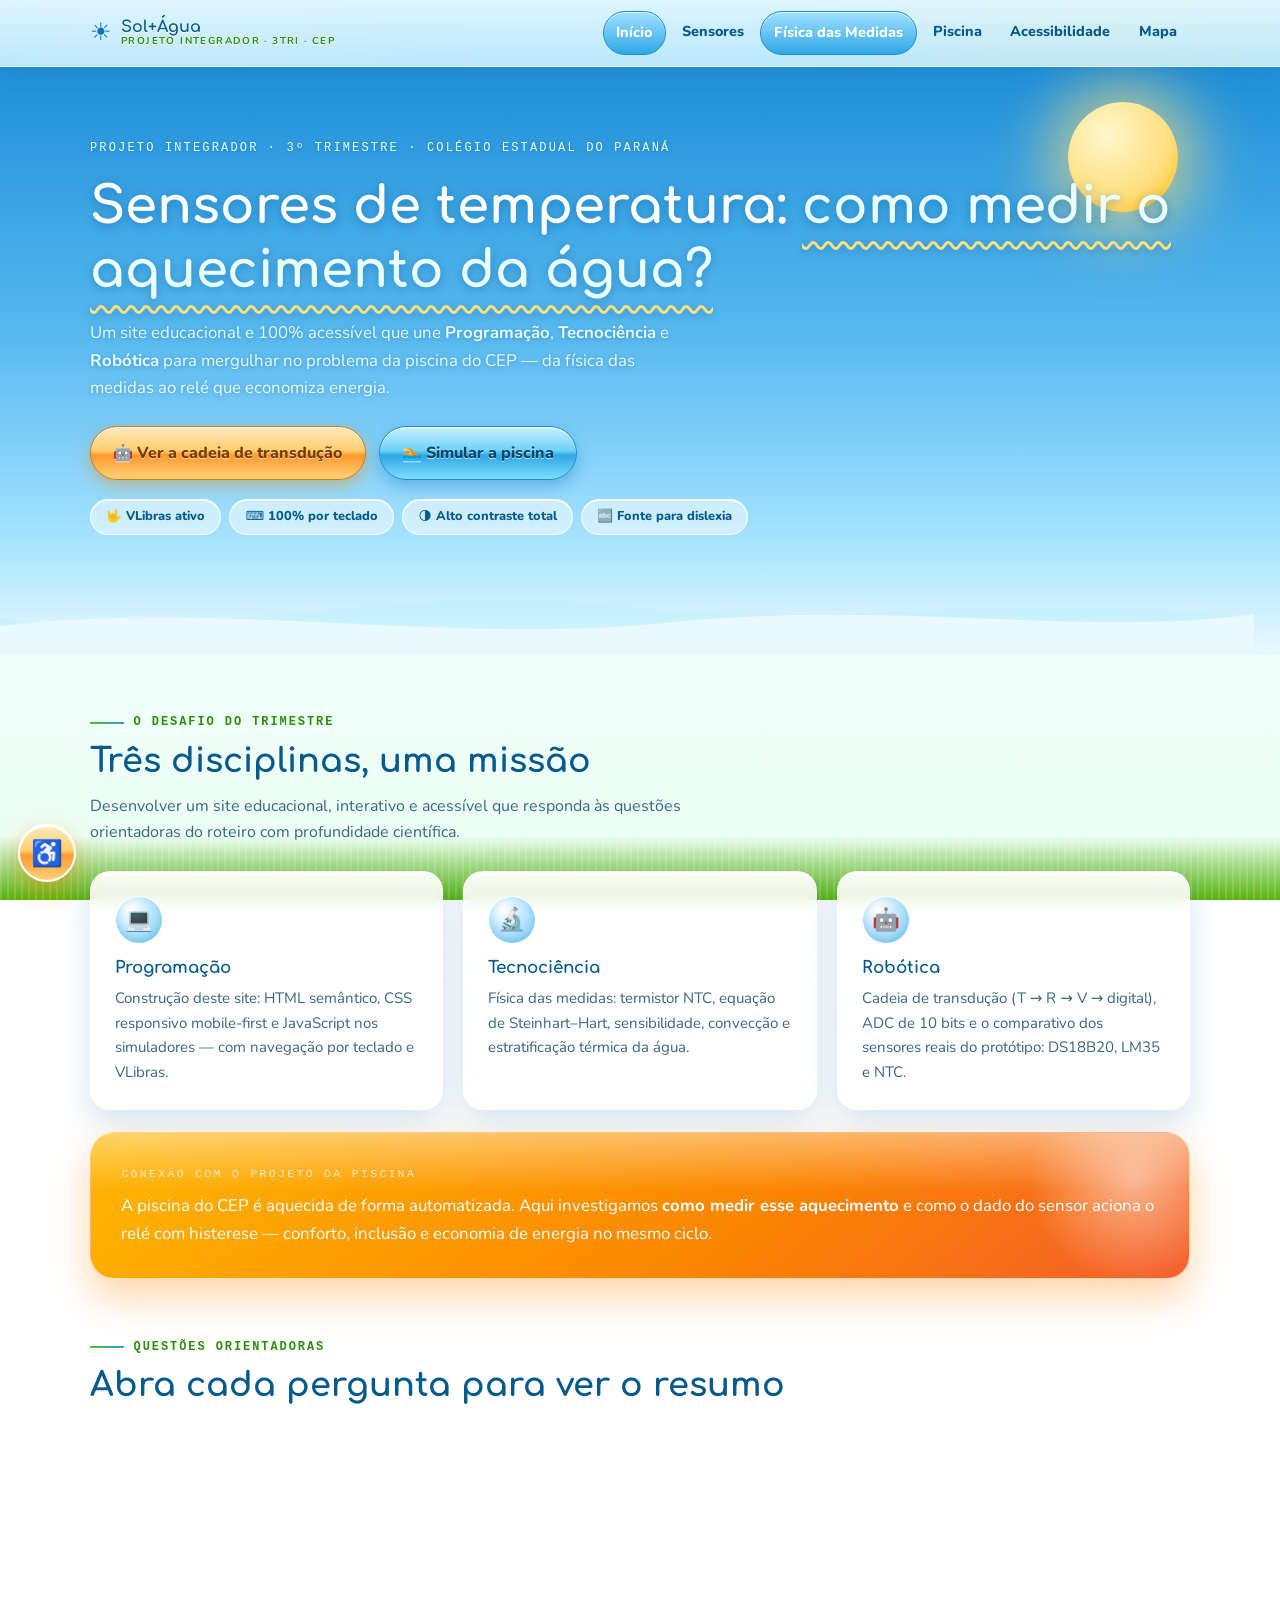
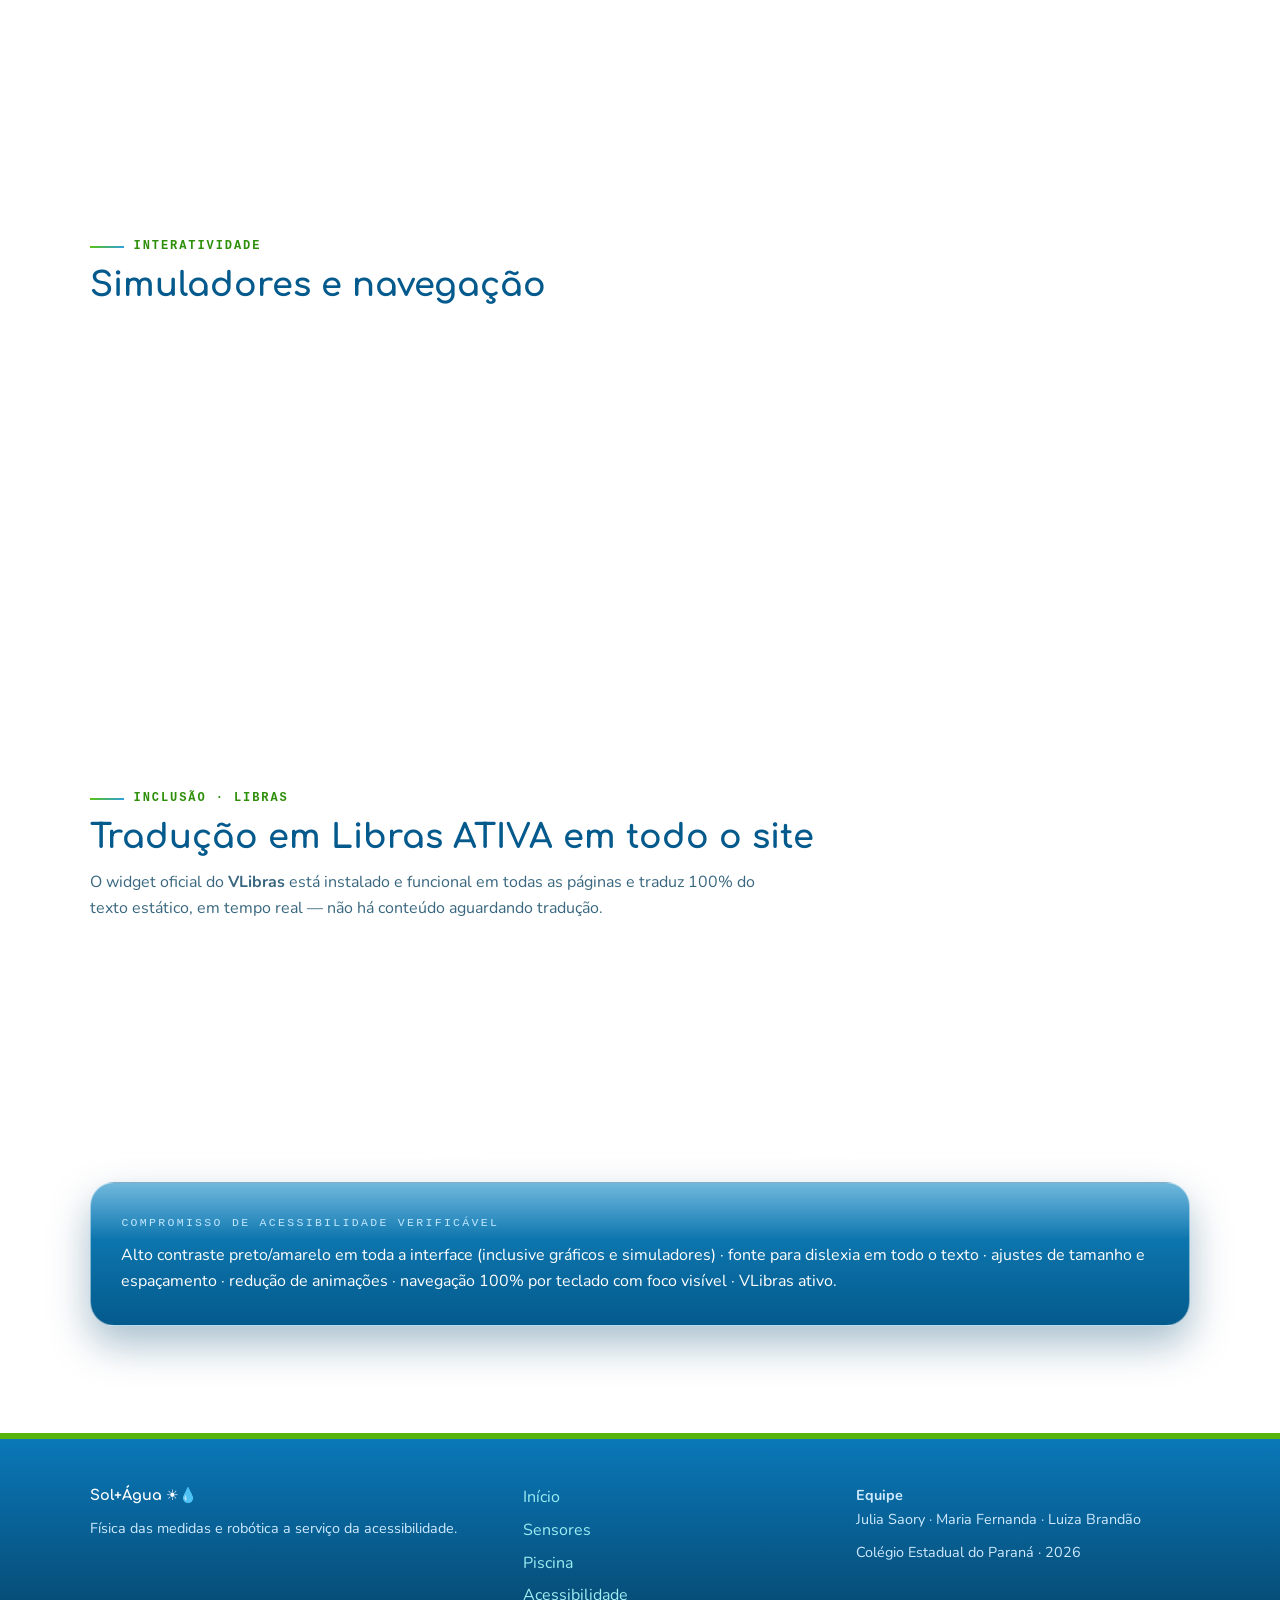
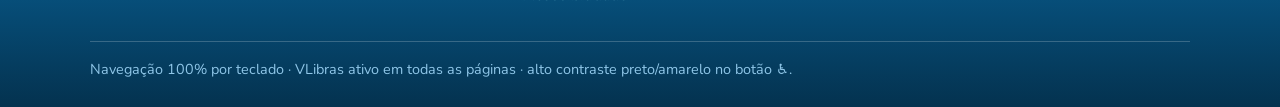
==== index.html @ 5b02adcc "Add link to 'Física das Medidas' in navigation menu" ====
<!DOCTYPE html>
<html lang="pt-BR">
<head>
<meta charset="UTF-8">
<meta name="viewport" content="width=device-width, initial-scale=1.0">
<title>Sol+Água · Projeto Integrador 3TRI — CEP</title>
<meta name="description" content="Site educacional e acessível sobre sensores de temperatura e o aquecimento da piscina do CEP: física das medidas, robótica e controle com sustentabilidade.">
<meta name="theme-color" content="#045a8c">
<link rel="icon" href="data:image/svg+xml,<svg xmlns=%22http://www.w3.org/2000/svg%22 viewBox=%220 0 100 100%22><text y=%22.9em%22 font-size=%2290%22>☀️</text></svg>">
<link href="https://fonts.googleapis.com/css2?family=Comfortaa:wght@400;700&family=Nunito:wght@400;600;700;800&display=swap" rel="stylesheet">
<link rel="stylesheet" href="css/estilo-aero.css">
</head>
<body>
<a class="pular" href="#conteudo">Pular para o conteúdo</a>
<div vw class="enabled"><div access="true"></div></div>
<header class="topo">
  <div class="topo-wrap">
    <a class="marca" href="index.html"><span class="marca-ico" aria-hidden="true">☀️</span><span class="marca-txt">Sol+Água<small>Projeto Integrador · 3TRI · CEP</small></span></a>
    <nav class="menu" aria-label="Navegação principal">
      <ul>
        <li><a href="index.html" aria-current="page">Início</a></li>
        <li><a href="sensores.html">Sensores</a></li>
         <li><a href="medidas.html" aria-current="page">Física das Medidas</a></li>
        <li><a href="piscina.html">Piscina</a></li>
        <li><a href="acessibilidade.html">Acessibilidade</a></li>
         <li><a href="mapa.html">Mapa</a></li>
      </ul>
    </nav>
    <button id="btn-menu" class="btn-menu" aria-expanded="false" aria-label="Abrir menu"><span></span><span></span><span></span></button>
  </div>
</header>
<button id="btn-acess" class="btn-flutuante" aria-expanded="false" aria-controls="painel-acess" title="Abrir opções de acessibilidade">♿</button>
<div id="painel-acess" class="painel-acess" role="dialog" aria-label="Opções de acessibilidade" hidden>
  <h2>♿ Acessibilidade</h2>
  <button id="btn-hc" class="pa-btn" aria-pressed="false">🌗 Alto contraste</button>
  <button id="btn-fdx" class="pa-btn" aria-pressed="false">🔤 Fonte para dislexia</button>
  <button id="btn-a+" class="pa-btn">A+ Aumentar texto</button>
  <button id="btn-a-" class="pa-btn">A− Diminuir texto</button>
  <button id="btn-esp" class="pa-btn" aria-pressed="false">↔️ Mais espaçamento</button>
  <button id="btn-sem" class="pa-btn" aria-pressed="false">🐢 Reduzir animações</button>
  <button id="btn-reset" class="pa-btn">↩️ Restaurar padrão</button>
  <p class="pa-nota">Tab navega · Enter ativa · Esc abre/fecha. VLibras no botão azul à direita.</p>
</div>

<main id="conteudo">
  <section class="hero">
    <div class="hero-sol" aria-hidden="true"></div>
    <div class="wrap hero-conteudo">
      <p class="eyebrow">Projeto Integrador · 3º trimestre · Colégio Estadual do Paraná</p>
      <h1>Sensores de temperatura: <em>como medir o aquecimento da água?</em></h1>
      <p class="hero-sub">Um site educacional e 100% acessível que une <strong>Programação</strong>, <strong>Tecnociência</strong> e <strong>Robótica</strong> para mergulhar no problema da piscina do CEP — da física das medidas ao relé que economiza energia.</p>
      <div class="hero-acoes">
        <a class="btn btn-sol" href="sensores.html">🤖 Ver a cadeia de transdução</a>
        <a class="btn btn-agua" href="piscina.html">🏊 Simular a piscina</a>
      </div>
      <ul class="chips" aria-label="Recursos de acessibilidade disponíveis">
        <li>🤟 VLibras ativo</li><li>⌨️ 100% por teclado</li><li>🌗 Alto contraste total</li><li>🔤 Fonte para dislexia</li>
      </ul>
    </div>
    <div class="ondas" aria-hidden="true"><svg viewBox="0 0 1440 120" preserveAspectRatio="none"><path d="M0 70 C 240 110 480 30 720 60 C 960 90 1200 40 1440 75 L 1440 120 L 0 120 Z" fill="rgba(157,238,243,.2)"/><path d="M0 88 C 260 48 520 108 780 80 C 1040 52 1240 98 1440 70 L 1440 120 L 0 120 Z" fill="#eaf9ff"/></svg></div>
  </section>

  <section class="secao" id="desafio">
    <div class="wrap">
      <p class="sec-tag">O desafio do trimestre</p>
      <h2 class="sec-title">Três disciplinas, uma missão</h2>
      <p class="sec-lead">Desenvolver um site educacional, interativo e acessível que responda às questões orientadoras do roteiro com profundidade científica.</p>
      <div class="grade g3" style="margin-top:1.6rem">
        <article class="card reveal"><span class="ico" aria-hidden="true">💻</span><h3>Programação</h3><p>Construção deste site: HTML semântico, CSS responsivo mobile-first e JavaScript nos simuladores — com navegação por teclado e VLibras.</p></article>
        <article class="card reveal"><span class="ico" aria-hidden="true">🔬</span><h3>Tecnociência</h3><p>Física das medidas: termistor NTC, equação de Steinhart–Hart, sensibilidade, convecção e estratificação térmica da água.</p></article>
        <article class="card reveal"><span class="ico" aria-hidden="true">🤖</span><h3>Robótica</h3><p>Cadeia de transdução (T → R → V → digital), ADC de 10 bits e o comparativo dos sensores reais do protótipo: DS18B20, LM35 e NTC.</p></article>
      </div>
      <div class="painel-sol reveal" style="margin-top:1.4rem">
        <p class="painel-rotulo">Conexão com o Projeto da Piscina</p>
        <p style="color:#fff;font-size:1.05rem">A piscina do CEP é aquecida de forma automatizada. Aqui investigamos <strong>como medir esse aquecimento</strong> e como o dado do sensor aciona o relé com histerese — conforto, inclusão e economia de energia no mesmo ciclo.</p>
      </div>
    </div>
  </section>

  <section class="secao" id="questoes" style="padding-top:0">
    <div class="wrap">
      <p class="sec-tag">Questões orientadoras</p>
      <h2 class="sec-title">Abra cada pergunta para ver o resumo</h2>
      <div class="lista-perguntas">
        <details class="card pergunta reveal"><summary>⚡ Como um sensor transforma uma grandeza física em sinal elétrico?</summary><p>Por transdução: no termistor NTC o calor altera a resistência; um divisor resistivo converte essa resistência em tensão; o ADC do Arduino transforma a tensão em número. <a href="sensores.html">Ver a cadeia ao vivo em Sensores →</a></p></details>
        <details class="card pergunta reveal"><summary>📍 Como medir a temperatura em diferentes pontos?</summary><p>Com sensores em várias profundidades: por convecção, a água quente sobe e a piscina estratifica. Comparar superfície, meio e fundo mostra se o calor já se distribuiu. <a href="piscina.html">Simular estratificação em Piscina →</a></p></details>
        <details class="card pergunta reveal"><summary>🎯 Qual a diferença entre precisão, resolução e tempo de resposta?</summary><p><strong>Precisão</strong> = proximidade do valor real; <strong>resolução</strong> = menor variação percebida (0,0625 °C no DS18B20; ~0,49 °C no LM35+ADC); <strong>tempo de resposta</strong> = demora para reagir. <a href="sensores.html">Comparativo com os modelos do protótipo em Sensores →</a></p></details>
        <details class="card pergunta reveal"><summary>📈 Como os dados indicam se o sistema está aquecendo?</summary><p>Pela curva no tempo: subindo = relé ligado vencendo as perdas; platô no alvo = histerese segurando o conforto com gasto zero; descendo = perdas térmicas. <a href="piscina.html">Ver o gráfico ao vivo em Piscina →</a></p></details>
      </div>
    </div>
  </section>

  <section class="secao" id="simuladores" style="padding-top:0">
    <div class="wrap">
      <p class="sec-tag">Interatividade</p>
      <h2 class="sec-title">Simuladores e navegação</h2>
      <div class="grade g2" style="margin-top:1.6rem">
        <a class="card reveal" style="text-decoration:none;display:block" href="sensores.html"><span class="ico" aria-hidden="true">🤖</span><h3>Sensores</h3><p>Curva do NTC (Steinhart–Hart), cadeia de transdução ao vivo, escada do ADC 10 bits e comparativo DS18B20 × LM35 × NTC.</p></a>
        <a class="card reveal" style="text-decoration:none;display:block" href="piscina.html"><span class="ico" aria-hidden="true">🏊</span><h3>Piscina e Controle</h3><p>Estratificação, 3 sensores, relé com histerese e contabilidade de energia economizada (kWh, R$, CO₂).</p></a>
        <a class="card reveal" style="text-decoration:none;display:block" href="acessibilidade.html"><span class="ico" aria-hidden="true">♿</span><h3>Acessibilidade</h3><p>VLibras ativo, declaração de acessibilidade, guia de teclado e recursos de leitura ajustável.</p></a>
        <a class="card reveal" style="text-decoration:none;display:block" href="mapa.html"><span class="ico" aria-hidden="true">🗺️</span><h3>Mapa do site</h3><p>Estrutura completa das páginas e a árvore do projeto.</p></a>
      </div>
    </div>
  </section>

  <section class="secao" id="libras" style="padding-top:0">
    <div class="wrap">
      <p class="sec-tag">Inclusão · Libras</p>
      <h2 class="sec-title">Tradução em Libras ATIVA em todo o site</h2>
      <p class="sec-lead">O widget oficial do <strong>VLibras</strong> está instalado e funcional em todas as páginas e traduz 100% do texto estático, em tempo real — não há conteúdo aguardando tradução.</p>
      <div class="grade g3" style="margin-top:1.5rem">
        <div class="card reveal"><span class="ico" aria-hidden="true">🔵</span><h3>1. Abra o VLibras</h3><p>Clique no botão azul do VLibras, no canto direito da tela (presente em todas as páginas).</p></div>
        <div class="card reveal"><span class="ico" aria-hidden="true">👆</span><h3>2. Escolha o texto</h3><p>Clique em qualquer texto da página — ou chegue nele pelo <strong>Tab</strong> — para o avatar traduzir o trecho.</p></div>
        <div class="card reveal"><span class="ico" aria-hidden="true">🤟</span><h3>3. Acompanhe o avatar</h3><p>O avatar 3D sinaliza o conteúdo em Libras, no celular e no computador, sem instalar nada.</p></div>
      </div>
      <div class="painel-agua reveal" style="margin-top:1.4rem">
        <p class="painel-rotulo">Compromisso de acessibilidade verificável</p>
        <p style="color:#fff">Alto contraste preto/amarelo em toda a interface (inclusive gráficos e simuladores) · fonte para dislexia em todo o texto · ajustes de tamanho e espaçamento · redução de animações · navegação 100% por teclado com foco visível · VLibras ativo.</p>
      </div>
    </div>
  </section>
</main>

<footer class="rodape">
  <div class="wrap rodape-grade">
    <div><p class="rodape-marca">Sol+Água ☀️💧</p><p>Física das medidas e robótica a serviço da acessibilidade.</p></div>
    <nav aria-label="Mapa do site"><ul><li><a href="index.html">Início</a></li><li><a href="sensores.html">Sensores</a></li><li><a href="piscina.html">Piscina</a></li><li><a href="acessibilidade.html">Acessibilidade</a></li></ul></nav>
    <div><p><strong>Equipe</strong><br>Julia Saory · Maria Fernanda · Luiza Brandão</p><p>Colégio Estadual do Paraná · <span id="ano">2026</span></p></div>
  </div>
  <div class="wrap rodape-base"><p>Navegação 100% por teclado · VLibras ativo em todas as páginas · alto contraste preto/amarelo no botão ♿.</p></div>
</footer>
<script src="js/base-aero.js"></script>
<script src="https://vlibras.gov.br/app/vlibras-plugin.js"></script>
</body>
</html>
---- css/estilo-aero.css ----
/* Sol+Água Aero v3 · contraste total (inclusive canvas), dislexia global, foco visível */
@font-face{font-family:'OpenDyslexic';src:url('https://cdn.jsdelivr.net/npm/open-dyslexic@1.0.3/otf/OpenDyslexic-Regular.otf') format('opentype');font-display:swap}
[hidden]{display:none!important}
:root{
  --ceu:#2f9fe0;--agua:#0a78b8;--agua-prof:#045a8c;--verde:#59c214;--verde-esc:#2e8f0a;
  --sol:#ffdf7e;--sol-forte:#ff9a2e;--tinta:#0b3d5c;--tinta-suave:#39677f;
  --borda-vidro:rgba(255,255,255,.85);--raio:20px;--sombra:0 14px 34px rgba(20,110,170,.18);
  --display:'Comfortaa','Nunito',system-ui,sans-serif;--corpo:'Nunito','Segoe UI',system-ui,sans-serif;
  --mono:'JetBrains Mono',ui-monospace,monospace;
  --g-a:#7fdcff;--g-b:#59c214;--g-c:#ffb08a;--g-alvo:#ff9a2e;--g-fundo:#062733;
  --g-grade:rgba(157,238,243,.25);--g-texto:#9deef3;
}
*{box-sizing:border-box;margin:0;padding:0}
html{scroll-behavior:smooth}
[id]{scroll-margin-top:96px}
img,svg,video,canvas{max-width:100%;height:auto}
body{font-family:var(--corpo);color:var(--tinta);line-height:1.65;font-size:1rem;background:linear-gradient(180deg,#eaf9ff 0%,#f4feff 60%,#eafff2 100%) fixed}
body::before{content:"";position:fixed;inset:0;z-index:-1;pointer-events:none;background:radial-gradient(38rem 20rem at 85% -5%,rgba(255,250,205,.75),transparent 60%),radial-gradient(30rem 12rem at 15% 12%,rgba(255,255,255,.85),transparent 70%),radial-gradient(36rem 13rem at 75% 34%,rgba(255,255,255,.7),transparent 70%)}
body::after{content:"";position:fixed;left:0;right:0;bottom:0;height:64px;z-index:-1;pointer-events:none;background:repeating-linear-gradient(90deg,rgba(255,255,255,.14) 0 2px,transparent 2px 7px),linear-gradient(180deg,rgba(122,196,66,0),rgba(122,196,66,.55) 40%,#58b30c)}
h1,h2,h3{font-family:var(--display);line-height:1.25;color:var(--agua-prof)}
a{color:var(--agua)}
::selection{background:#7ecdf2;color:#04333a}
.wrap{width:min(1100px,92%);margin-inline:auto}
.pular{position:absolute;left:-999px;top:0;z-index:99;background:var(--verde);color:#fff;font-weight:800;padding:.8rem 1.2rem;border-radius:0 0 12px 0;text-decoration:none}
.pular:focus{left:0}
a:focus-visible,button:focus-visible,input:focus-visible,summary:focus-visible,[tabindex]:focus-visible{outline:3px solid var(--verde);outline-offset:3px;border-radius:6px;box-shadow:0 0 0 6px rgba(89,194,20,.25)}
input[type=range]:focus{outline:3px solid var(--verde);outline-offset:3px}
.topo{position:sticky;top:0;z-index:50;background:linear-gradient(180deg,rgba(220,244,255,.88),rgba(150,215,250,.55));backdrop-filter:blur(12px) saturate(1.6);border-bottom:1px solid rgba(255,255,255,.8);box-shadow:0 4px 18px rgba(30,120,190,.22)}
.topo-wrap{width:min(1100px,94%);margin-inline:auto;display:flex;align-items:center;justify-content:space-between;gap:1rem;min-height:66px}
.marca{display:flex;align-items:center;gap:.6rem;text-decoration:none}
.marca-ico{font-size:1.5rem}
.marca-txt{font-family:var(--display);font-weight:700;color:var(--agua-prof);line-height:1.05;text-shadow:0 1px 0 #fff}
.marca-txt small{display:block;font-family:var(--corpo);font-weight:700;font-size:.62rem;letter-spacing:.14em;text-transform:uppercase;color:var(--verde-esc)}
.menu ul{display:flex;gap:.2rem;list-style:none}
.menu a{display:block;padding:.55rem .8rem;border-radius:999px;text-decoration:none;font-weight:800;font-size:.9rem;color:var(--agua-prof)}
.menu a:hover{background:rgba(255,255,255,.55)}
.menu a[aria-current="page"]{background:linear-gradient(180deg,#9fe0ff,#2fa8e6);color:#fff;border:1px solid #1b8ec9;box-shadow:inset 0 1px 0 rgba(255,255,255,.7)}
.btn-menu{display:none;background:none;border:0;cursor:pointer;padding:.65rem}
.btn-menu span{display:block;width:24px;height:3px;background:var(--agua-prof);border-radius:3px;margin:4px 0}
.btn-flutuante{position:fixed;left:18px;bottom:18px;z-index:70;width:58px;height:58px;border-radius:50%;border:2px solid #fff;background:linear-gradient(180deg,#ffe9c0 0%,#ffcf70 45%,#ff9a2e 55%,#ffd27a 100%);font-size:1.6rem;cursor:pointer;box-shadow:inset 0 1px 0 rgba(255,255,255,.9),0 10px 26px rgba(251,133,0,.45);animation:flutuar 3s ease-in-out infinite alternate}
@keyframes flutuar{to{transform:translateY(-6px)}}
.painel-acess{position:fixed;left:18px;bottom:88px;z-index:70;width:min(310px,92%);background:linear-gradient(180deg,rgba(255,255,255,.96),rgba(235,250,255,.8));backdrop-filter:blur(10px);border:1px solid var(--borda-vidro);border-radius:18px;padding:1.2rem;display:grid;gap:.5rem;box-shadow:var(--sombra),inset 0 1px 0 #fff}
.painel-acess.abrindo{animation:entrar .3s ease-out}
@keyframes entrar{from{transform:translateX(-30px);opacity:0}}
.painel-acess h2{font-size:1.05rem;margin-bottom:.3rem}
.pa-btn{text-align:left;padding:.6rem .8rem;border-radius:12px;border:1px solid rgba(120,190,230,.7);background:rgba(255,255,255,.75);font-family:var(--corpo);font-weight:800;color:var(--tinta);cursor:pointer}
.pa-btn[aria-pressed="true"]{background:linear-gradient(180deg,#9fe0ff,#2fa8e6);border-color:#1b8ec9;color:#fff}
.pa-nota{font-size:.78rem;color:var(--tinta-suave)}
.hero{position:relative;overflow:hidden;padding:4.5rem 0 7.5rem;color:#fff;background:linear-gradient(180deg,#1e8fd8 0%,#56b8ef 45%,#a5e2ff 80%,#eaf9ff 100%)}
.hero-sol{position:absolute;top:6%;right:8%;width:110px;height:110px;border-radius:50%;background:radial-gradient(circle at 35% 30%,#fff7cc,var(--sol) 60%,#ffb703);box-shadow:0 0 60px 20px rgba(255,220,120,.65);animation:pulso-sol 5s ease-in-out infinite alternate}
@keyframes pulso-sol{to{box-shadow:0 0 95px 36px rgba(255,220,120,.85)}}
.hero-conteudo{position:relative;z-index:2}
.eyebrow{font-family:var(--mono);font-size:.75rem;letter-spacing:.18em;text-transform:uppercase;color:#eaffff;margin-bottom:1rem;text-shadow:0 1px 4px rgba(0,80,140,.4)}
.hero h1{font-size:clamp(1.8rem,6vw,3.2rem);color:#fff;margin-bottom:1rem;text-shadow:0 2px 10px rgba(0,80,140,.4)}
.hero h1 em{font-style:normal;color:#eaffff;text-decoration:underline wavy var(--sol);text-decoration-thickness:3px;text-underline-offset:.35em}
.hero-sub{max-width:58ch;color:#eaf9ff;font-size:1.05rem;text-shadow:0 1px 4px rgba(0,80,140,.35)}
.hero-acoes{display:flex;flex-wrap:wrap;gap:.8rem;margin:1.5rem 0 1.2rem}
.btn{display:inline-flex;align-items:center;gap:.5rem;padding:.8rem 1.4rem;border-radius:999px;font-weight:800;text-decoration:none;border:1px solid transparent;transition:transform .25s,filter .25s}
.btn:hover{transform:translateY(-3px);filter:brightness(1.06)}
.btn-sol{background:linear-gradient(180deg,#ffe9c0 0%,#ffcf70 45%,#ff9a2e 55%,#ffd27a 100%);border-color:#d97b00;color:#7a3c00;text-shadow:0 1px 0 rgba(255,255,255,.6);box-shadow:inset 0 1px 0 rgba(255,255,255,.9),0 6px 16px rgba(251,133,0,.4)}
.btn-agua{background:linear-gradient(180deg,#c9f0ff 0%,#6fd2f7 45%,#2fa8e6 55%,#7fdcff 100%);border-color:#1b8ec9;color:#04466c;text-shadow:0 1px 0 rgba(255,255,255,.7);box-shadow:inset 0 1px 0 rgba(255,255,255,.9),0 6px 16px rgba(20,120,190,.4)}
.chips{display:flex;flex-wrap:wrap;gap:.5rem;list-style:none}
.chips li{color:var(--agua-prof);font-size:.8rem;font-weight:800;padding:.4rem .95rem;border:1px solid rgba(255,255,255,.8);border-radius:999px;background:rgba(255,255,255,.5);backdrop-filter:blur(4px);box-shadow:inset 0 1px 0 #fff}
.page-hero{position:relative;overflow:hidden;color:#fff;padding:7.5rem 0 5rem;background:linear-gradient(180deg,#1e8fd8 0%,#56b8ef 55%,#a5e2ff 100%)}
.page-hero .wrap{position:relative;z-index:2}
.page-hero h1{color:#fff;font-size:clamp(1.7rem,4.5vw,2.8rem);margin:.6rem 0 .7rem;text-shadow:0 2px 10px rgba(0,80,140,.4);max-width:26ch}
.page-hero .hero-sub{color:#eaf9ff;max-width:64ch;text-shadow:0 1px 4px rgba(0,80,140,.35)}
.page-hero .mod{font-family:var(--mono);font-size:.75rem;letter-spacing:.2em;text-transform:uppercase;color:#eaffff;display:inline-flex;gap:.6rem;align-items:center}
.page-hero .mod::before{content:"";width:34px;height:2px;background:var(--sol)}
.ghost{position:absolute;right:-1rem;top:46%;transform:translateY(-50%);font-family:var(--display);font-weight:700;font-size:clamp(7rem,20vw,14rem);color:rgba(255,255,255,.22);line-height:1;pointer-events:none;user-select:none}
.ondas{position:absolute;left:0;right:0;bottom:-1px;height:100px;overflow:hidden}
.ondas svg{width:104%;height:100%;position:absolute;bottom:0;left:-2%;animation:balanco 8s ease-in-out infinite alternate}
@keyframes balanco{from{transform:translateX(-1.4%)}to{transform:translateX(1.4%)}}
.secao{padding:3.2rem 0}
.sec-tag{display:inline-flex;align-items:center;gap:.6rem;font-family:var(--mono);font-size:.75rem;letter-spacing:.16em;text-transform:uppercase;color:var(--verde-esc);font-weight:700}
.sec-tag::before{content:"";width:34px;height:2px;background:linear-gradient(90deg,var(--verde),var(--ceu))}
.sec-title{font-size:clamp(1.4rem,4vw,2.1rem);margin:.5rem 0 .6rem;text-shadow:0 1px 0 #fff}
.sec-lead{max-width:68ch;color:var(--tinta-suave)}
.grade{display:grid;gap:1.25rem}
.card{background:linear-gradient(180deg,rgba(255,255,255,.95) 0%,rgba(255,255,255,.5) 46%,rgba(255,255,255,.22) 52%,rgba(255,255,255,.6) 100%);backdrop-filter:blur(8px);border:1px solid var(--borda-vidro);border-radius:var(--raio);padding:1.5rem;box-shadow:var(--sombra),inset 0 1px 0 #fff;transition:transform .3s}
.card:hover{transform:translateY(-4px)}
.card h3{font-size:1.05rem;margin-bottom:.4rem}
.card p{color:var(--tinta-suave);font-size:.94rem}
.ico{width:48px;height:48px;border-radius:50%;display:grid;place-items:center;font-size:1.4rem;margin-bottom:.9rem;background:radial-gradient(circle at 32% 28%,#fff,#bfe7ff 45%,#7ecdf2 100%);border:1px solid rgba(255,255,255,.9);box-shadow:inset 0 -4px 8px rgba(30,140,200,.25)}
.painel-sol{border:1px solid rgba(255,255,255,.5);border-radius:24px;padding:1.9rem;position:relative;overflow:hidden;color:#fff;background:linear-gradient(180deg,rgba(255,255,255,.4),rgba(255,255,255,0) 40%),linear-gradient(140deg,#ffb703,#fb8500 60%,#f45d2c);box-shadow:0 18px 40px rgba(251,133,0,.35)}
.painel-sol::after{content:"";position:absolute;right:-60px;top:-70px;width:230px;height:230px;border-radius:50%;background:radial-gradient(circle,rgba(255,255,255,.5),transparent 65%);pointer-events:none}
.painel-agua{border:1px solid rgba(255,255,255,.5);border-radius:24px;padding:1.9rem;color:#eafcff;background:linear-gradient(180deg,rgba(255,255,255,.4),rgba(255,255,255,0) 40%),linear-gradient(180deg,#1287c4,#045a8c);box-shadow:0 18px 40px rgba(4,70,110,.35)}
.painel-rotulo{font-family:var(--mono);font-size:.72rem;letter-spacing:.2em;text-transform:uppercase;color:#ffe8c2;margin-bottom:.6rem}
.painel-agua .painel-rotulo{color:#bfe7ff}
.lista-perguntas{display:grid;gap:.9rem;margin-top:1.4rem}
.pergunta summary{cursor:pointer;font-weight:800;font-size:1rem;color:var(--agua-prof);list-style-position:inside}
.pergunta[open] summary{margin-bottom:.6rem;color:var(--verde-esc)}
.pergunta p{color:var(--tinta-suave);font-size:.95rem}
.palco{background:var(--g-fundo);border:1px solid rgba(160,220,255,.4);border-radius:16px;padding:1rem;box-shadow:0 0 0 5px rgba(255,255,255,.25)}
.leitura{font-family:var(--mono);color:var(--g-texto);font-size:.85rem}
.linha-slider{display:grid;gap:.3rem;font-weight:800;font-size:.9rem;color:var(--tinta);margin-bottom:.9rem}
input[type=range]{width:100%;accent-color:#2fa8e6;height:2rem;cursor:pointer}
.btn-gel{padding:.6rem 1.1rem;border-radius:999px;border:1px solid #1b8ec9;background:linear-gradient(180deg,#c9f0ff,#2fa8e6);color:#04466c;font-weight:800;cursor:pointer;box-shadow:inset 0 1px 0 rgba(255,255,255,.9)}
.btn-gel:hover{filter:brightness(1.07)}
.btn-gel.verde{border-color:#4aa30c;background:linear-gradient(180deg,#e2fbc0,#59c214);color:#1c5a00}
.btn-gel.laranja{border-color:#d97b00;background:linear-gradient(180deg,#ffe9c0,#ff9a2e);color:#7a3c00}
.msg-caixa{font-size:.9rem;color:var(--tinta-suave);background:rgba(220,244,255,.6);border:1px dashed rgba(120,190,230,.7);border-radius:12px;padding:.7rem 1rem;margin-top:.9rem}
.chip{display:inline-block;background:rgba(255,255,255,.75);border:1px solid var(--borda-vidro);color:var(--agua-prof);padding:.35rem .85rem;border-radius:999px;font-size:.84rem;font-weight:800;margin:.2rem .3rem .2rem 0}
.reveal{opacity:0;transform:translateY(24px);transition:opacity .7s ease,transform .7s ease}
.reveal.visivel{opacity:1;transform:none}
.rodape{background:linear-gradient(180deg,#0a78b8,#04324f);color:#cfeaff;margin-top:3.5rem;border-top:6px solid #58b30c}
.rodape-grade{display:grid;gap:2rem;padding:2.8rem 0 2rem}
.rodape-marca{font-family:var(--display);font-weight:700;font-size:1.25rem;color:#fff;margin-bottom:.5rem}
.rodape nav ul{list-style:none;display:grid;gap:.4rem}
.rodape a{color:#9deef3;text-decoration:none}
.rodape a:hover{text-decoration:underline}
.rodape p{font-size:.9rem;margin-bottom:.6rem}
.rodape-base{border-top:1px solid rgba(255,255,255,.2);padding:1rem 0;font-size:.8rem;color:#8fc6e8}
@media(min-width:700px){.g2{grid-template-columns:repeat(2,1fr)}.g3{grid-template-columns:repeat(3,1fr)}.rodape-grade{grid-template-columns:1.2fr .9fr 1fr}}
@media(max-width:860px){
  .btn-menu{display:block}
  .menu{position:absolute;top:100%;left:0;right:0;background:rgba(220,244,255,.97);backdrop-filter:blur(12px);display:none;padding:1rem 4%}
  .topo.aberto .menu{display:block}
  .menu ul{flex-direction:column;gap:.35rem}
}
body.hc{--tinta:#fff;--tinta-suave:#f2f2f2;--agua:#ff0;--agua-prof:#ff0;--verde:#ff0;--verde-esc:#ff0;--borda-vidro:#ff0;--sombra:none;
  --g-a:#ff0;--g-b:#fff;--g-c:#0ff;--g-alvo:#ff0;--g-fundo:#000;--g-grade:rgba(255,255,0,.35);--g-texto:#ff0;
  background:#000 fixed}
body.hc::before,body.hc::after{display:none}
body.hc .card,body.hc .painel-acess{background:#000;backdrop-filter:none;border-color:#ff0}
body.hc .topo{background:#000;backdrop-filter:none;border-color:#ff0}
body.hc .hero,body.hc .page-hero{background:#000}
body.hc .hero h1,body.hc .hero-sub,body.hc .eyebrow,body.hc .page-hero h1,body.hc .mod{color:#fff;text-shadow:none}
body.hc .hero h1 em{color:#ff0}
body.hc .chips li,body.hc .pa-btn{background:#000;color:#fff;border-color:#ff0}
body.hc .btn-sol,body.hc .btn-agua,body.hc .btn-gel{background:#000;color:#ff0;border-color:#ff0;box-shadow:none}
body.hc .menu a{color:#ff0}
body.hc .menu a[aria-current="page"],body.hc .pa-btn[aria-pressed="true"],body.hc .btn-flutuante{background:#ff0;color:#000;border-color:#ff0;text-shadow:none}
body.hc .ondas,body.hc .hero-sol{display:none}
body.hc .painel-agua,body.hc .painel-sol{background:#000;border-color:#ff0}
body.hc .painel-agua p{color:#fff}
body.hc .msg-caixa{background:#000;border-color:#ff0;color:#fff}
body.hc .chip{background:#000;color:#ff0;border-color:#ff0}
body.hc .palco{background:#000;border-color:#ff0;box-shadow:none}
body.hc .leitura{color:#ff0}
body.hc a:focus-visible,body.hc button:focus-visible,body.hc input:focus-visible,body.hc summary:focus-visible{outline-color:#ff0;box-shadow:0 0 0 6px rgba(255,255,0,.35)}
body.hc input[type=range]:focus{outline-color:#ff0}
body.fdx, body.fdx *{font-family:'OpenDyslexic','Nunito',sans-serif !important;letter-spacing:.03em;word-spacing:.06em}
body.esp p,body.esp li,body.esp summary{line-height:2.1;letter-spacing:.06em;word-spacing:.1em}
body.sem-anim *,body.sem-anim *::before,body.sem-anim *::after{animation:none!important;transition:none!important}
body.sem-anim .reveal{opacity:1;transform:none}
@media(prefers-reduced-motion:reduce){html{scroll-behavior:auto}.reveal{opacity:1;transform:none}}
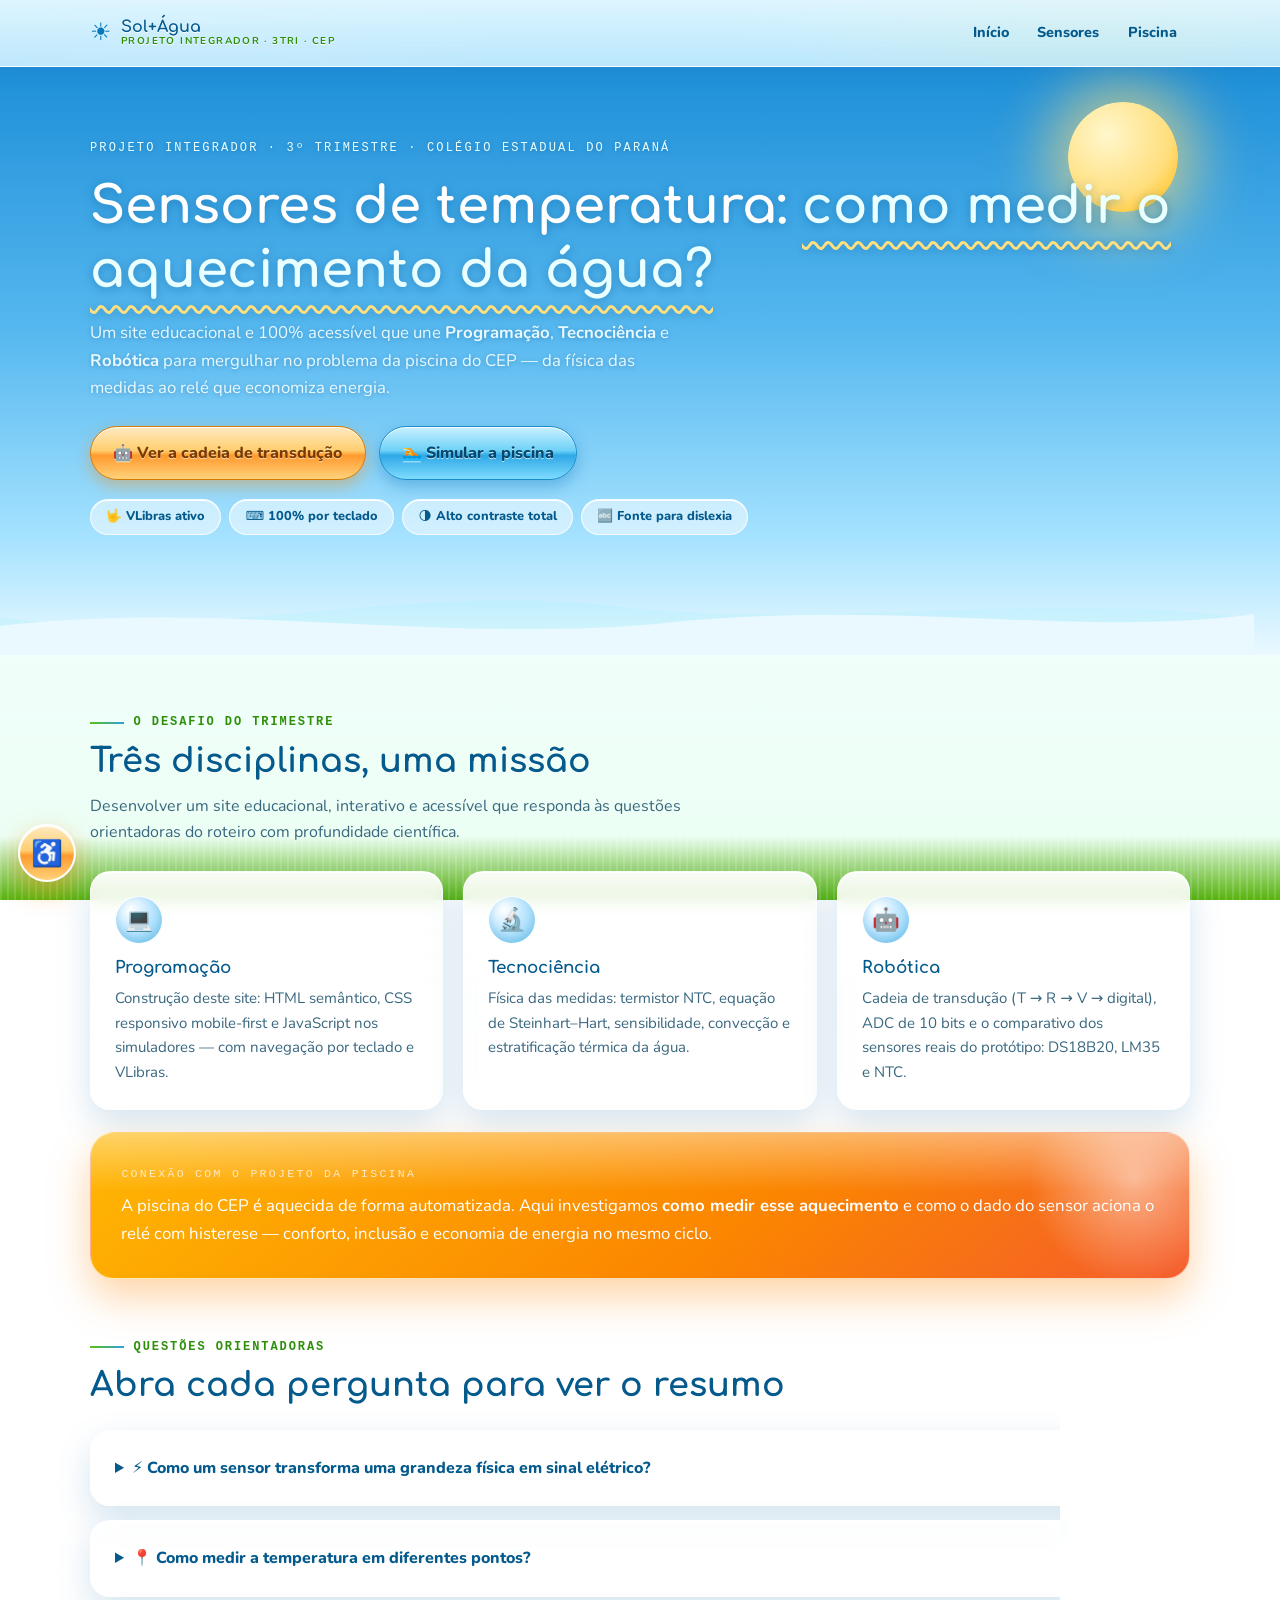
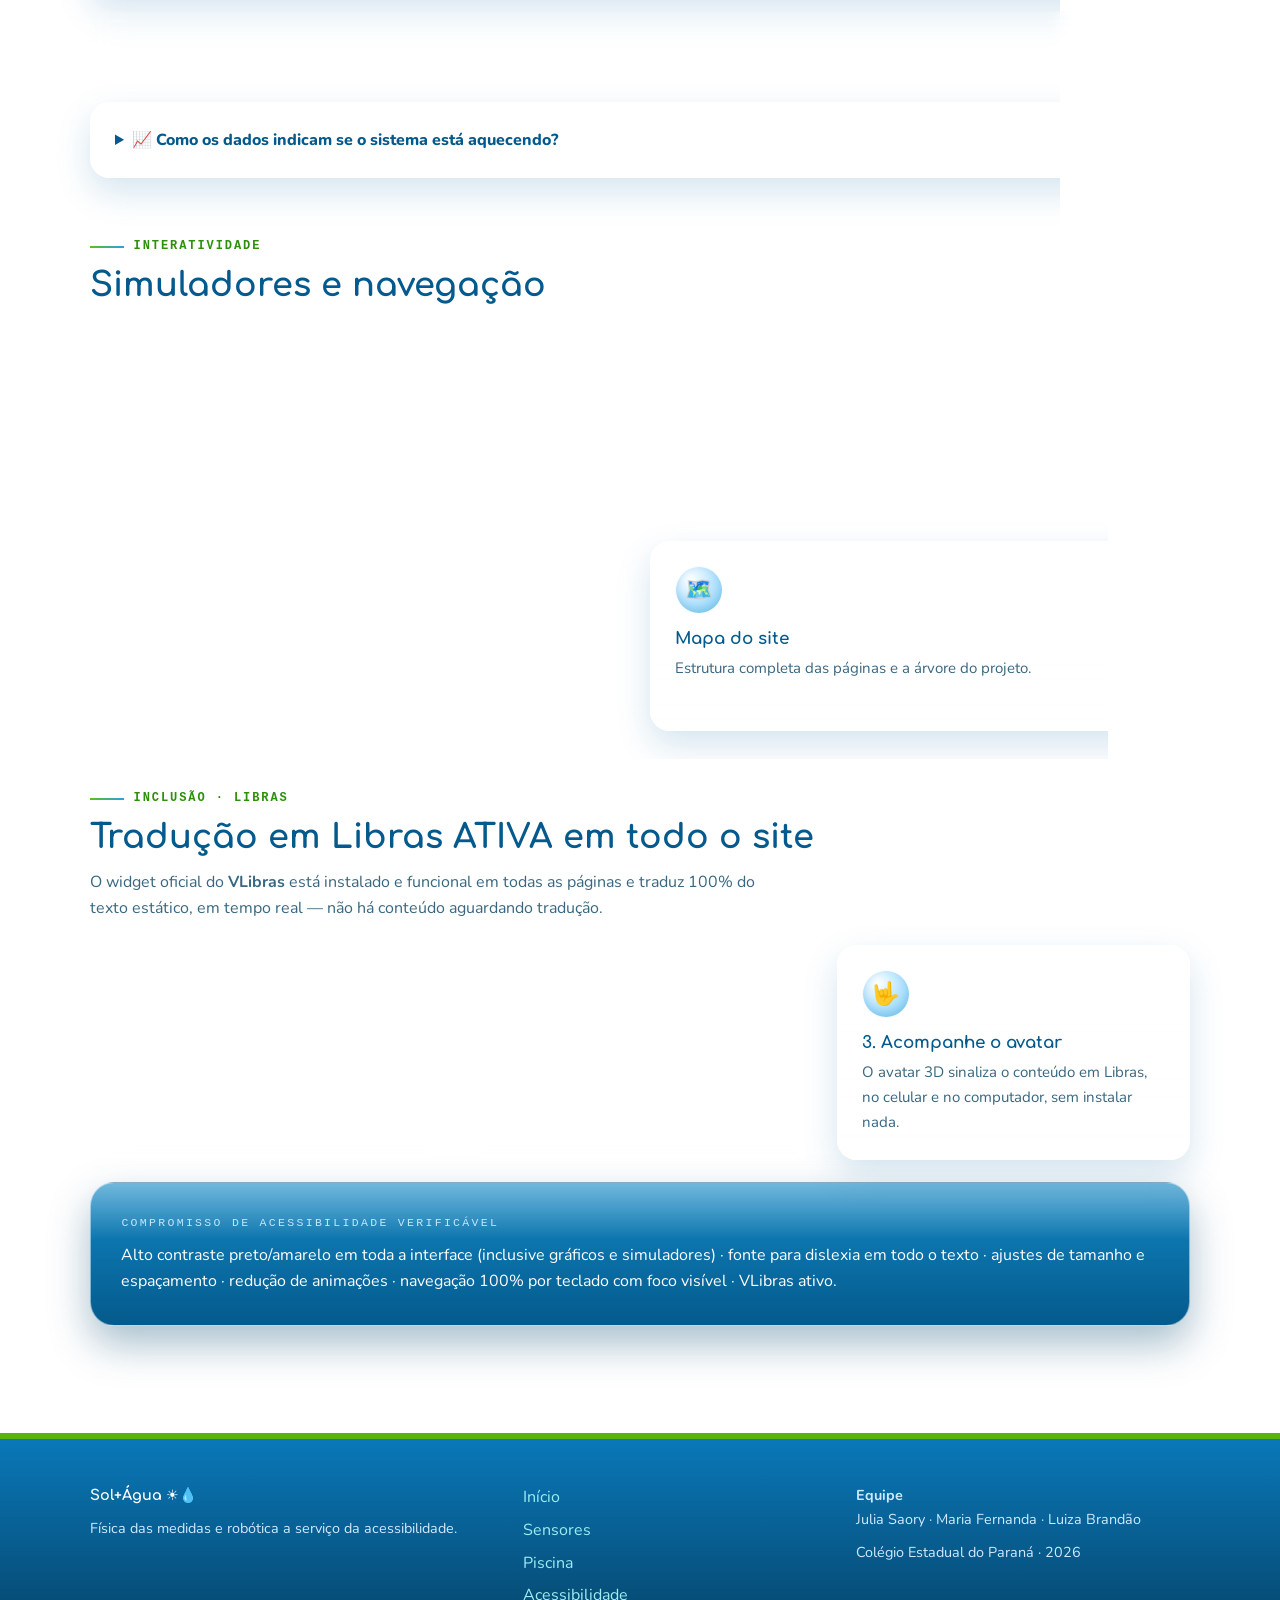
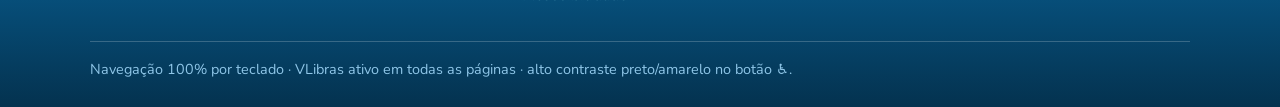
==== commit 52ede19d: "Simplify navigation menu in index.html Removed unnecessary list items from the navigation menu." ====
--- a/index.html
+++ b/index.html
@@ -17,13 +17,10 @@
   <div class="topo-wrap">
     <a class="marca" href="index.html"><span class="marca-ico" aria-hidden="true">☀️</span><span class="marca-txt">Sol+Água<small>Projeto Integrador · 3TRI · CEP</small></span></a>
     <nav class="menu" aria-label="Navegação principal">
-      <ul>
-        <li><a href="index.html" aria-current="page">Início</a></li>
+           <ul>
+        <li><a href="index.html">Início</a></li>
         <li><a href="sensores.html">Sensores</a></li>
-         <li><a href="medidas.html" aria-current="page">Física das Medidas</a></li>
         <li><a href="piscina.html">Piscina</a></li>
-        <li><a href="acessibilidade.html">Acessibilidade</a></li>
-         <li><a href="mapa.html">Mapa</a></li>
       </ul>
     </nav>
     <button id="btn-menu" class="btn-menu" aria-expanded="false" aria-label="Abrir menu"><span></span><span></span><span></span></button>
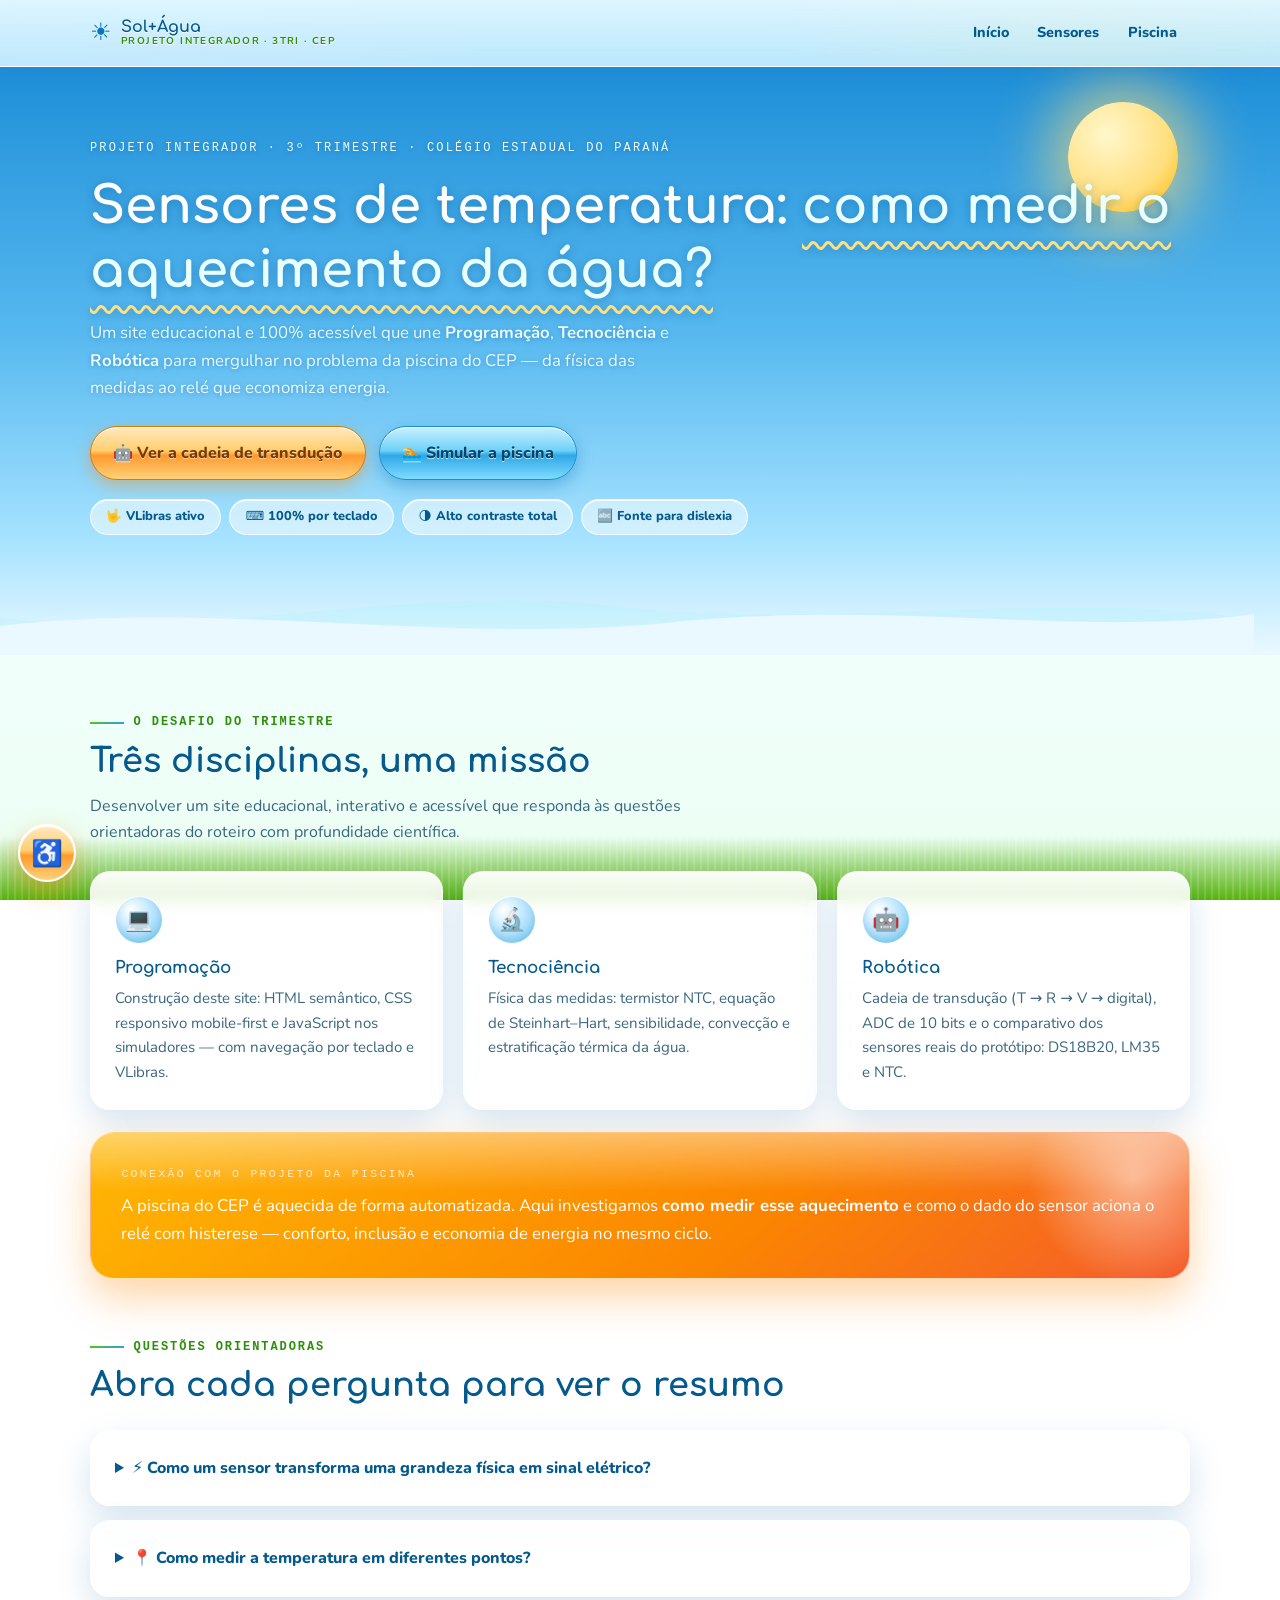
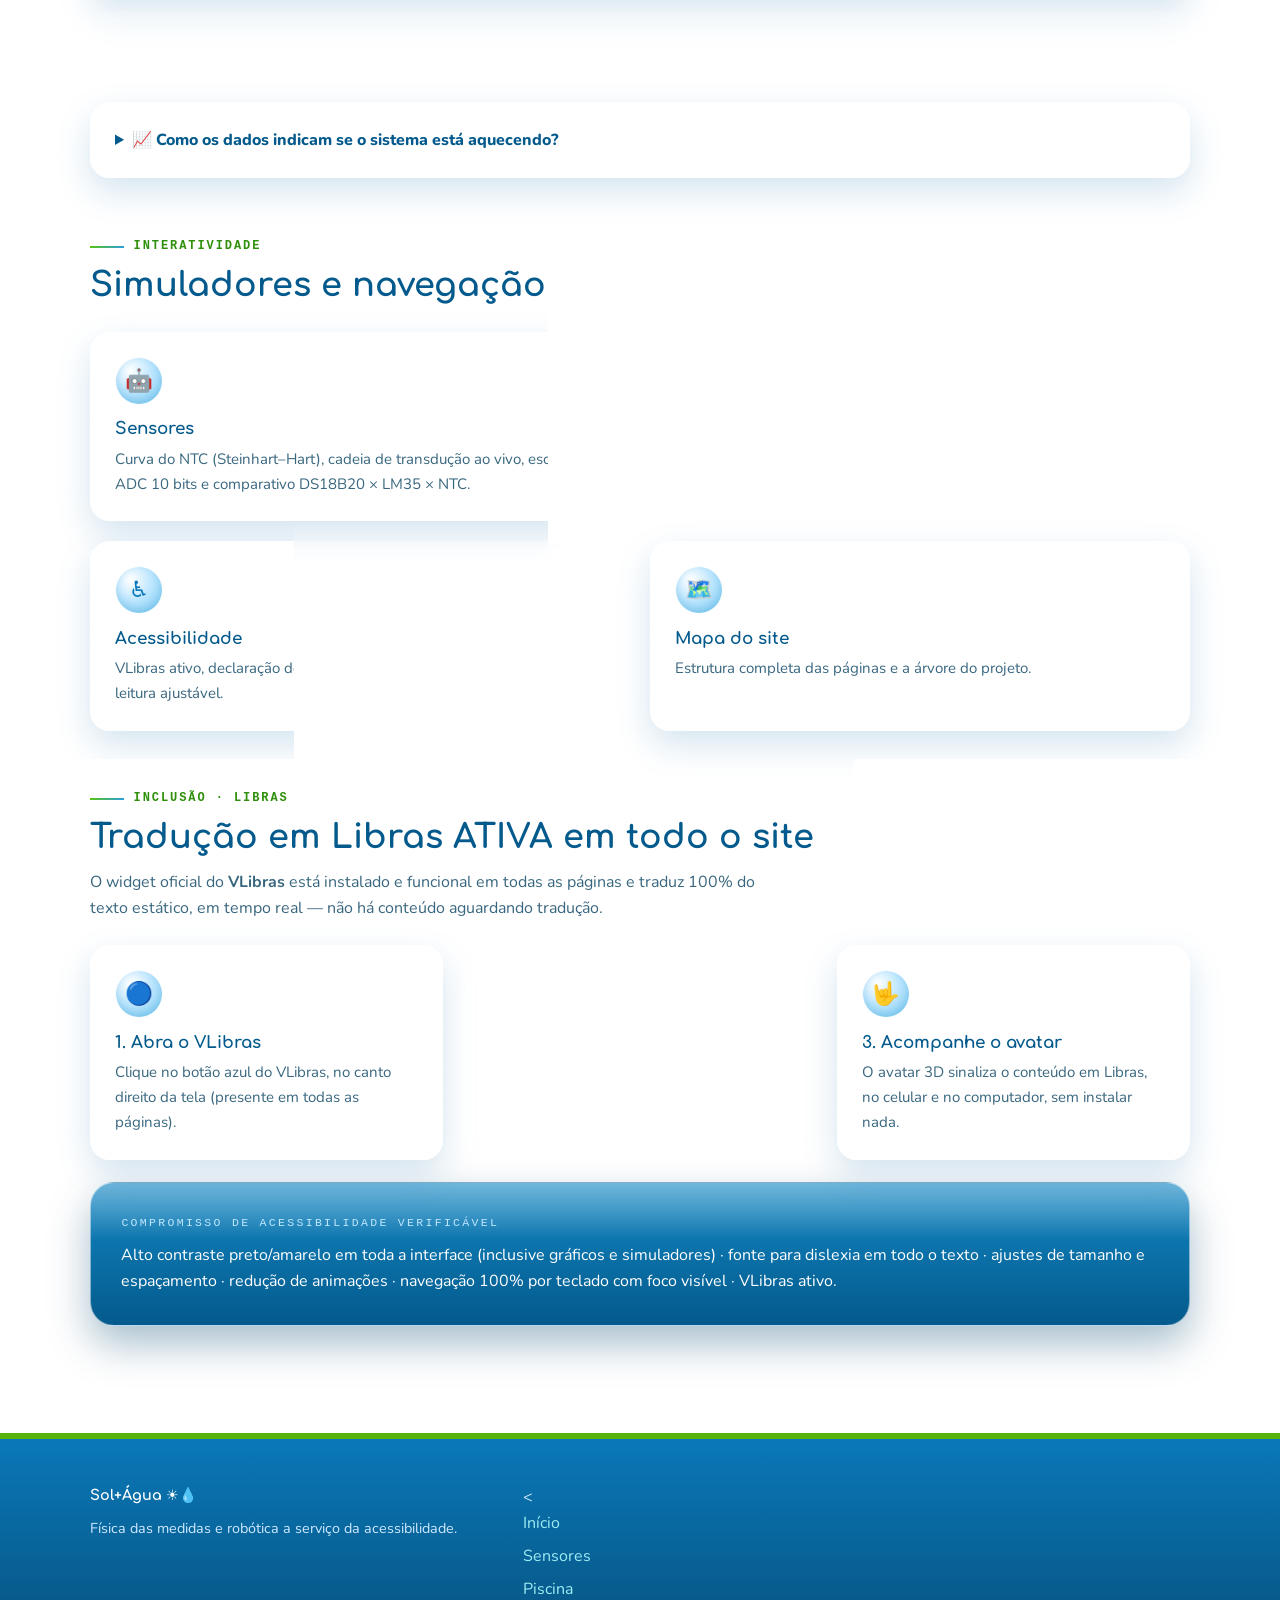
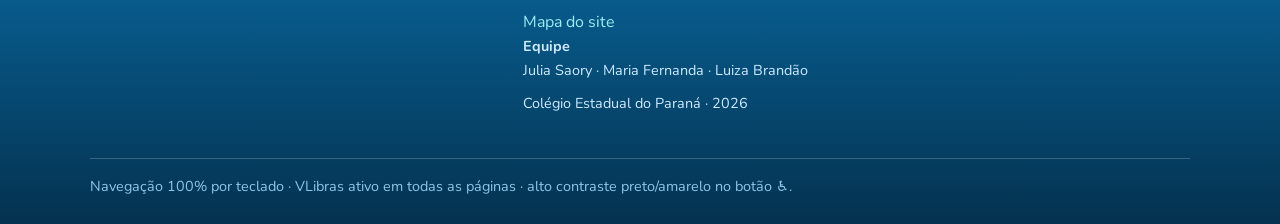
==== commit 1130ffe9: "Update footer navigation links in index.html" ====
--- a/index.html
+++ b/index.html
@@ -121,7 +121,7 @@
 <footer class="rodape">
   <div class="wrap rodape-grade">
     <div><p class="rodape-marca">Sol+Água ☀️💧</p><p>Física das medidas e robótica a serviço da acessibilidade.</p></div>
-    <nav aria-label="Mapa do site"><ul><li><a href="index.html">Início</a></li><li><a href="sensores.html">Sensores</a></li><li><a href="piscina.html">Piscina</a></li><li><a href="acessibilidade.html">Acessibilidade</a></li></ul></nav>
+    <nav aria-label="Mapa do site"><<ul><li><a href="index.html">Início</a></li><li><a href="sensores.html">Sensores</a></li><li><a href="piscina.html">Piscina</a></li><li><a href="mapa.html">Mapa do site</a></li></ul>
     <div><p><strong>Equipe</strong><br>Julia Saory · Maria Fernanda · Luiza Brandão</p><p>Colégio Estadual do Paraná · <span id="ano">2026</span></p></div>
   </div>
   <div class="wrap rodape-base"><p>Navegação 100% por teclado · VLibras ativo em todas as páginas · alto contraste preto/amarelo no botão ♿.</p></div>
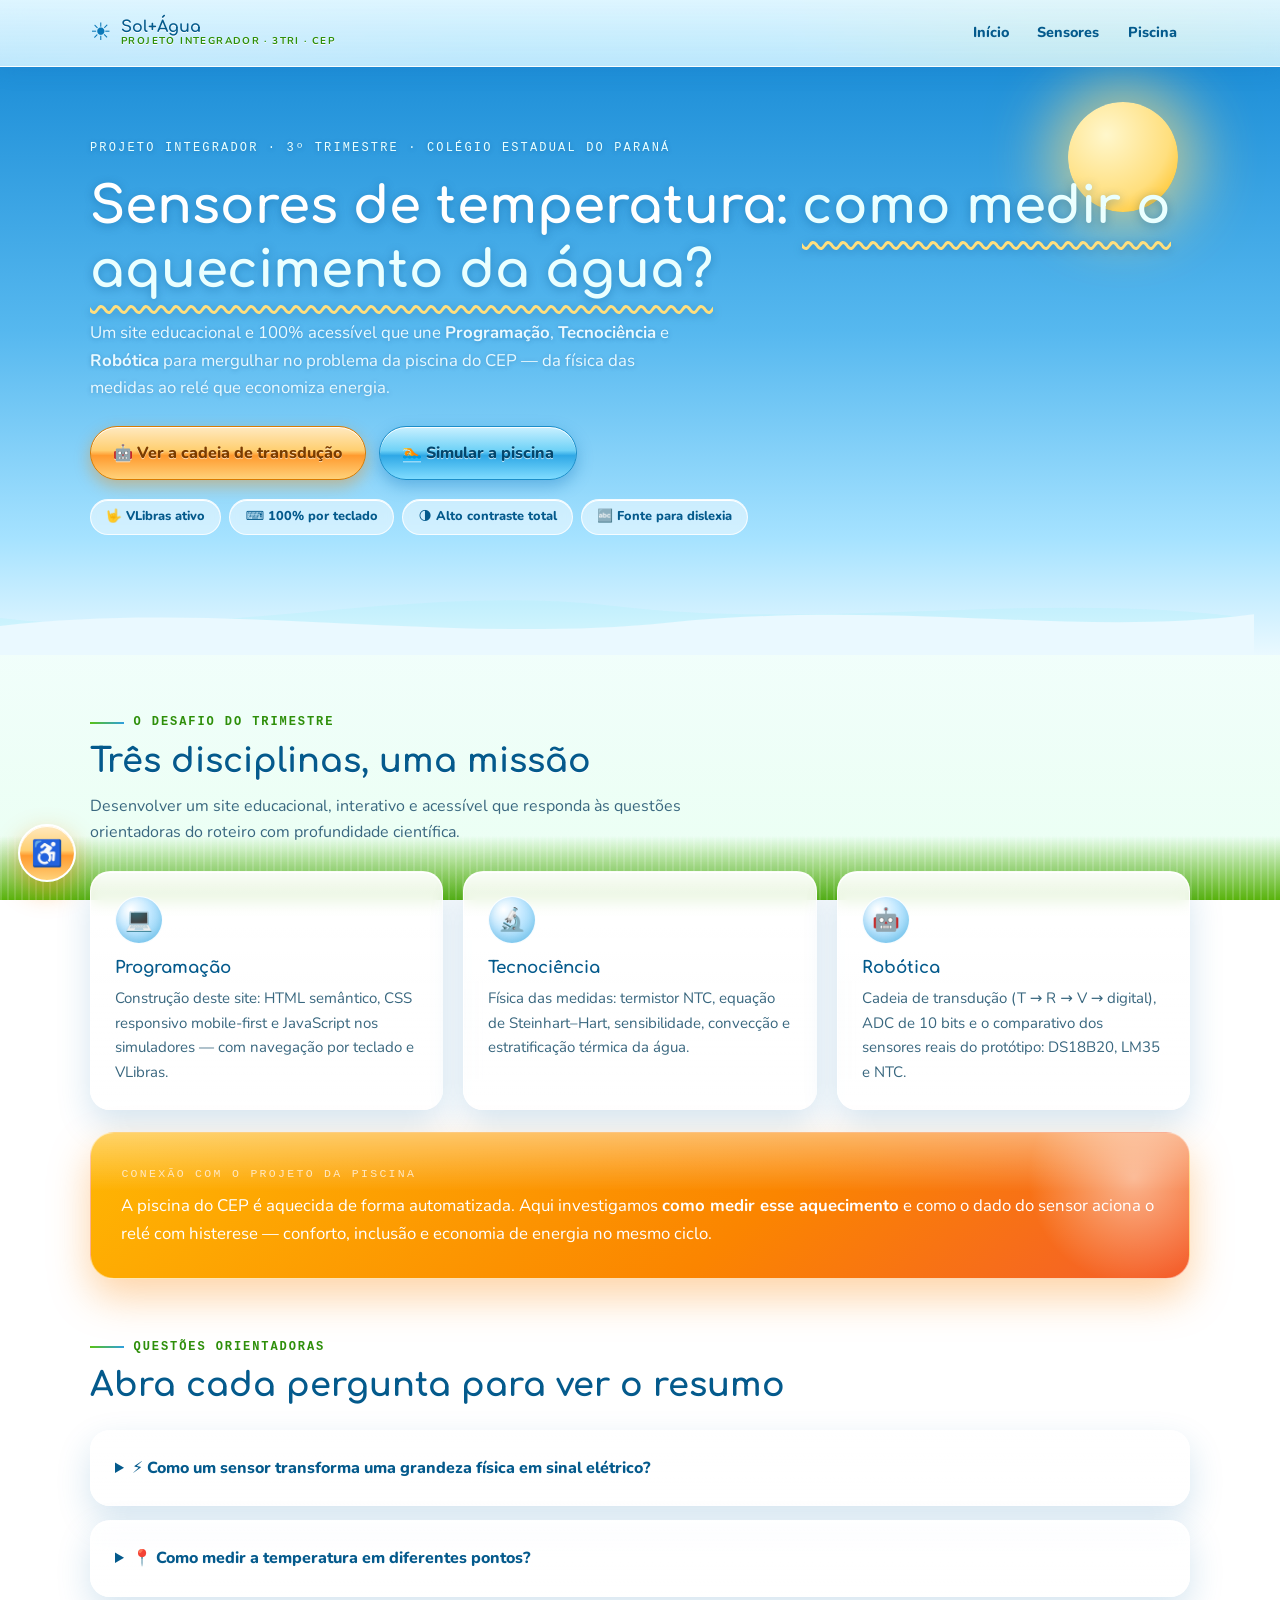
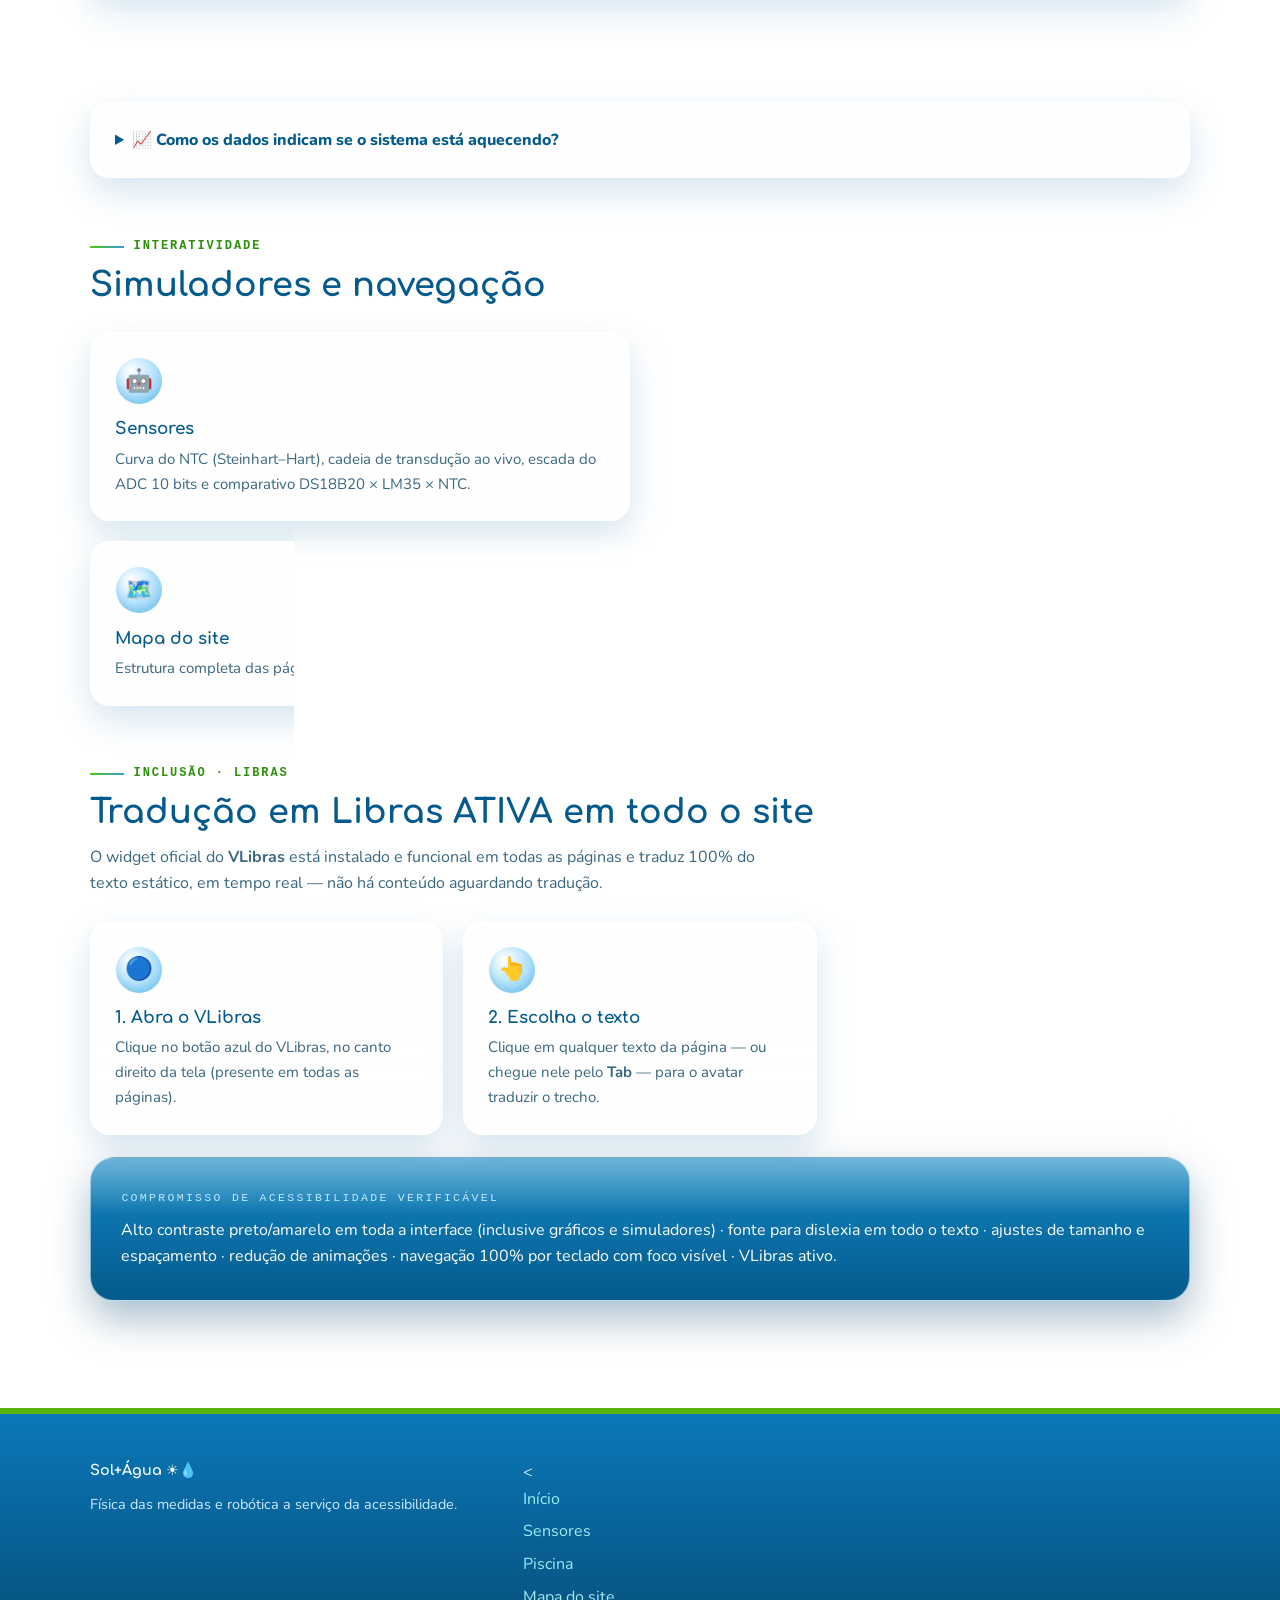
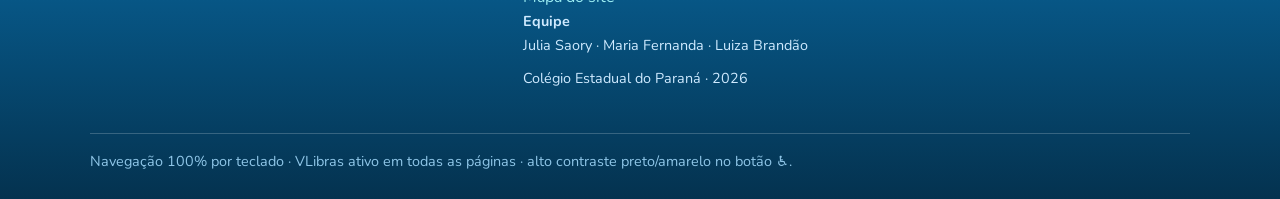
==== commit 9ff09bf3: "Remove accessibility card from navigation Removed the accessibility card link from the navigation se" ====
--- a/index.html
+++ b/index.html
@@ -94,7 +94,6 @@
       <div class="grade g2" style="margin-top:1.6rem">
         <a class="card reveal" style="text-decoration:none;display:block" href="sensores.html"><span class="ico" aria-hidden="true">🤖</span><h3>Sensores</h3><p>Curva do NTC (Steinhart–Hart), cadeia de transdução ao vivo, escada do ADC 10 bits e comparativo DS18B20 × LM35 × NTC.</p></a>
         <a class="card reveal" style="text-decoration:none;display:block" href="piscina.html"><span class="ico" aria-hidden="true">🏊</span><h3>Piscina e Controle</h3><p>Estratificação, 3 sensores, relé com histerese e contabilidade de energia economizada (kWh, R$, CO₂).</p></a>
-        <a class="card reveal" style="text-decoration:none;display:block" href="acessibilidade.html"><span class="ico" aria-hidden="true">♿</span><h3>Acessibilidade</h3><p>VLibras ativo, declaração de acessibilidade, guia de teclado e recursos de leitura ajustável.</p></a>
         <a class="card reveal" style="text-decoration:none;display:block" href="mapa.html"><span class="ico" aria-hidden="true">🗺️</span><h3>Mapa do site</h3><p>Estrutura completa das páginas e a árvore do projeto.</p></a>
       </div>
     </div>
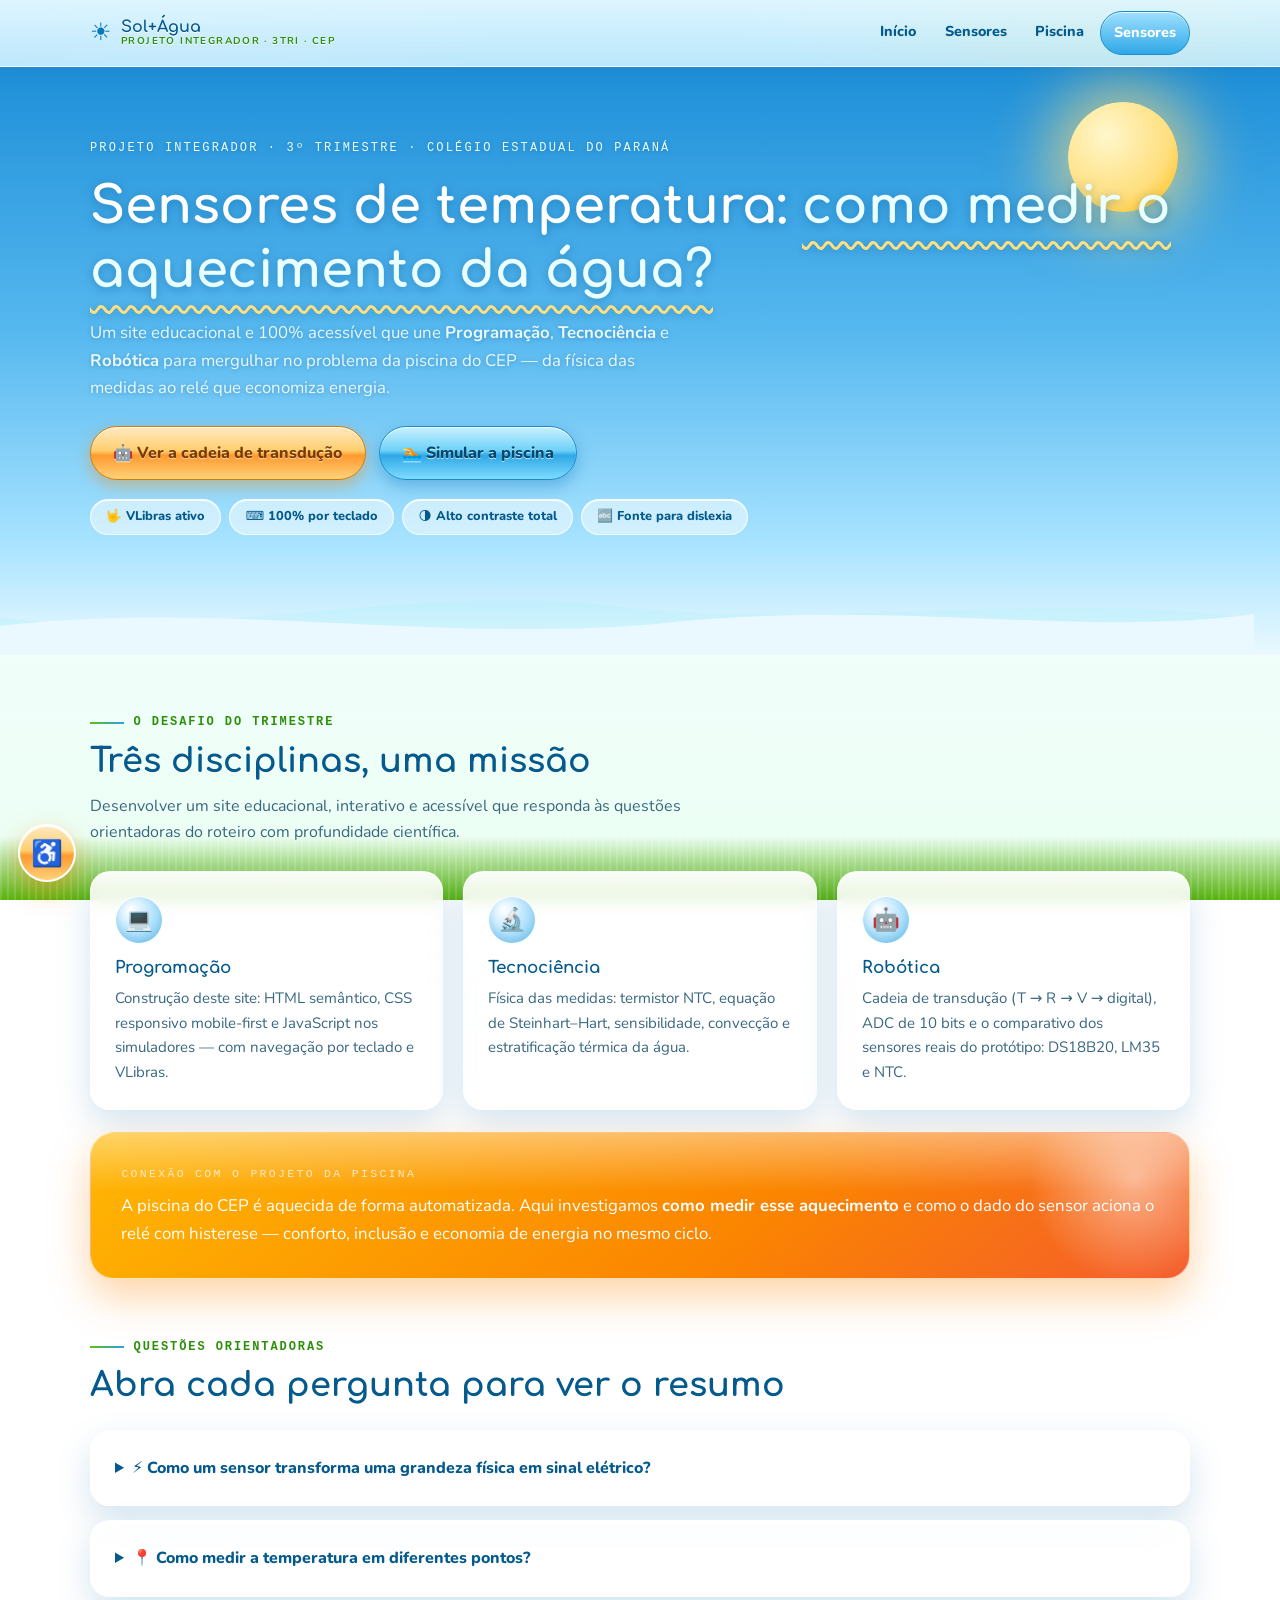
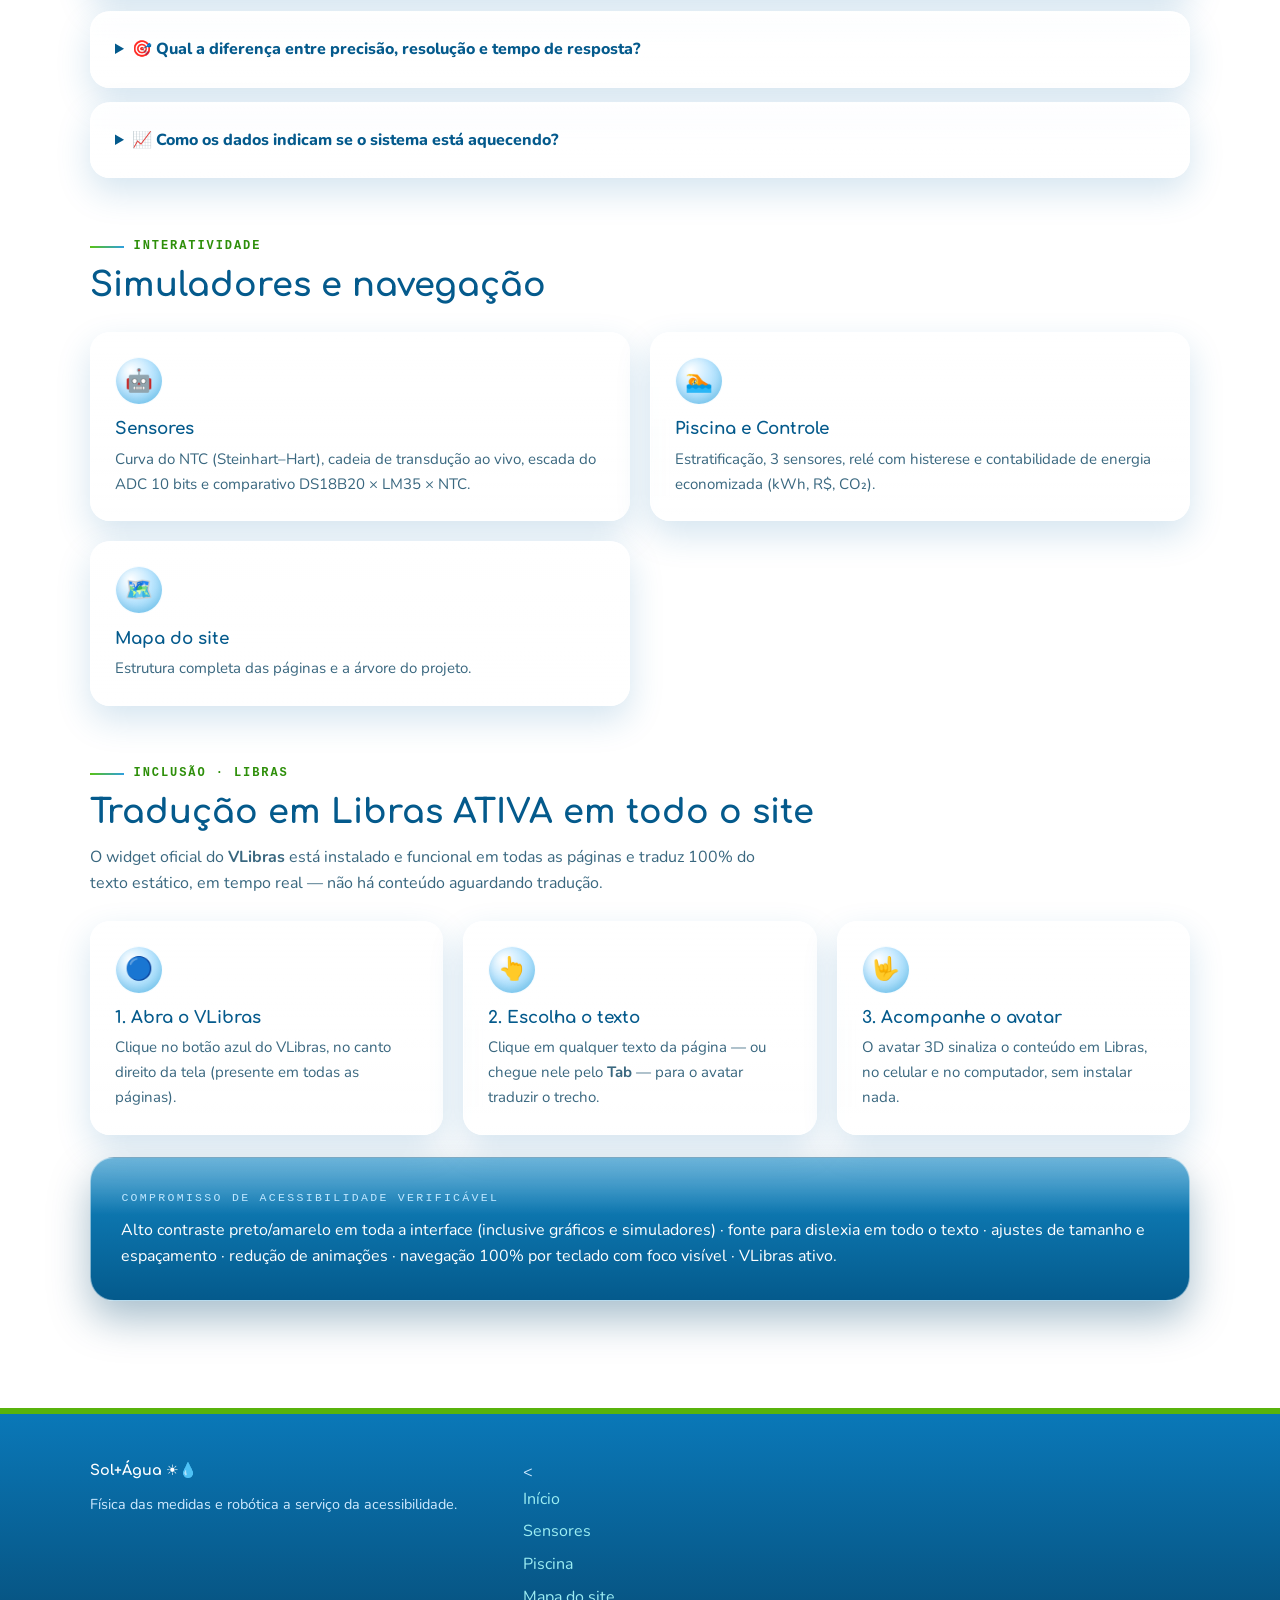
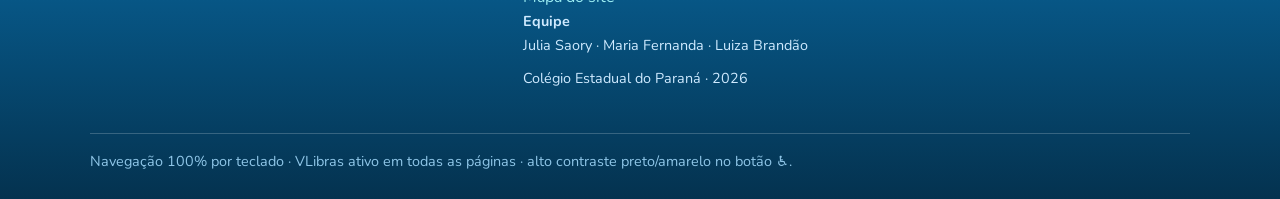
==== commit f1e0b2c8: "Enhance accessibility for 'Sensores' link Added aria-current attribute to the 'Sensores' link for ac" ====
--- a/index.html
+++ b/index.html
@@ -21,6 +21,7 @@
         <li><a href="index.html">Início</a></li>
         <li><a href="sensores.html">Sensores</a></li>
         <li><a href="piscina.html">Piscina</a></li>
+             <a href="sensores.html" aria-current="page">Sensores</a>
       </ul>
     </nav>
     <button id="btn-menu" class="btn-menu" aria-expanded="false" aria-label="Abrir menu"><span></span><span></span><span></span></button>
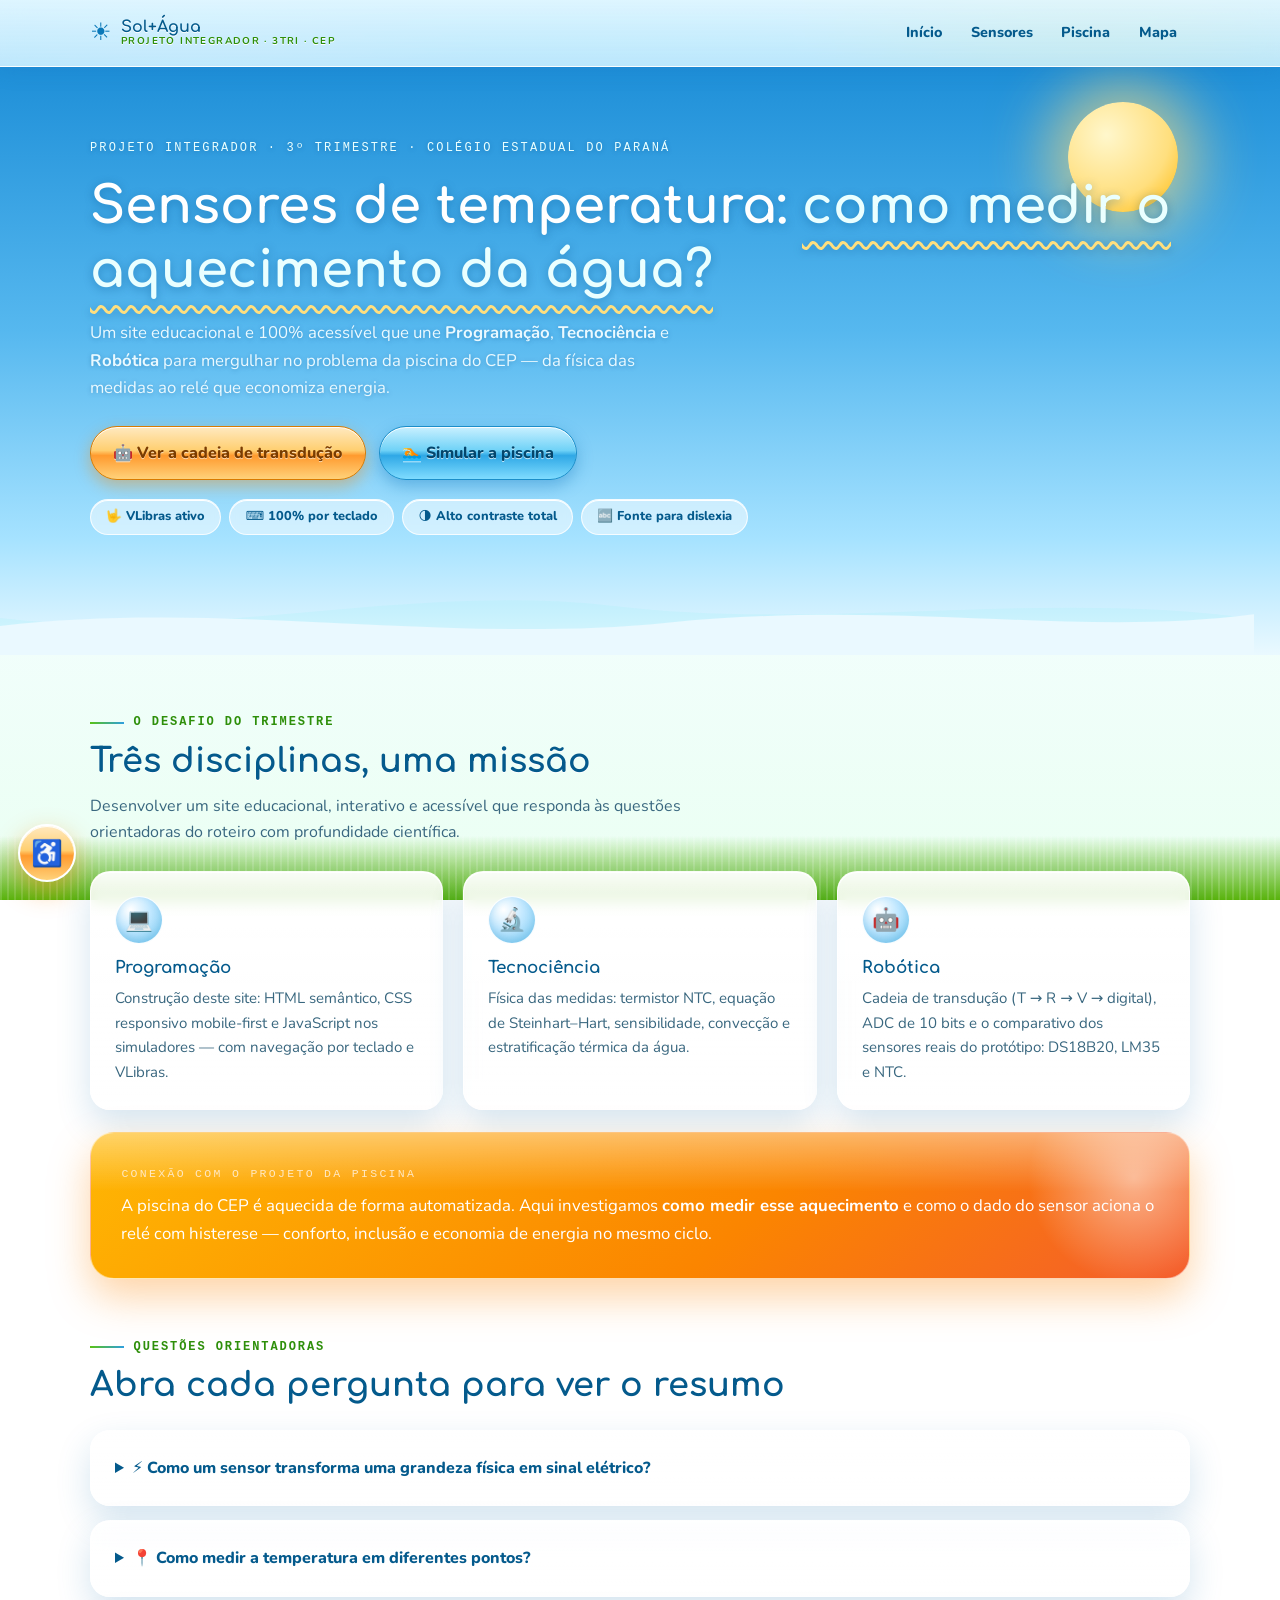
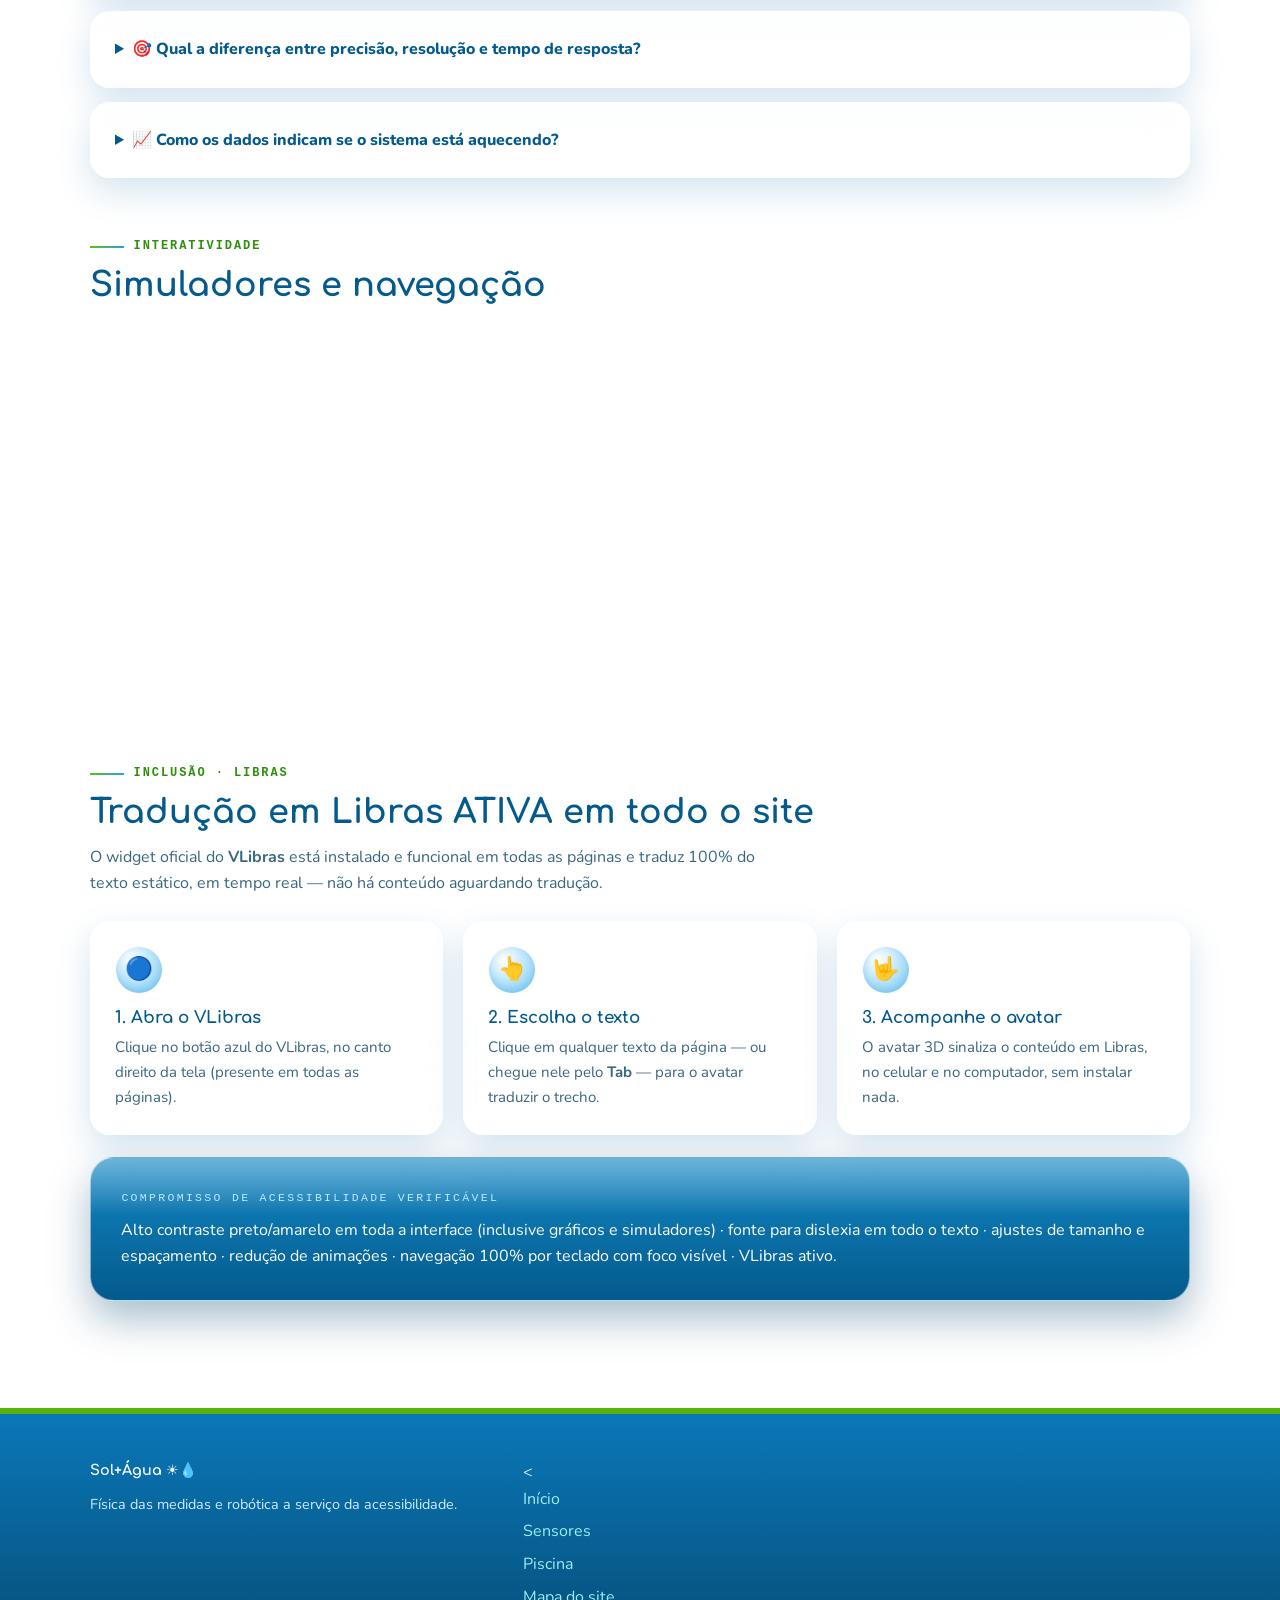
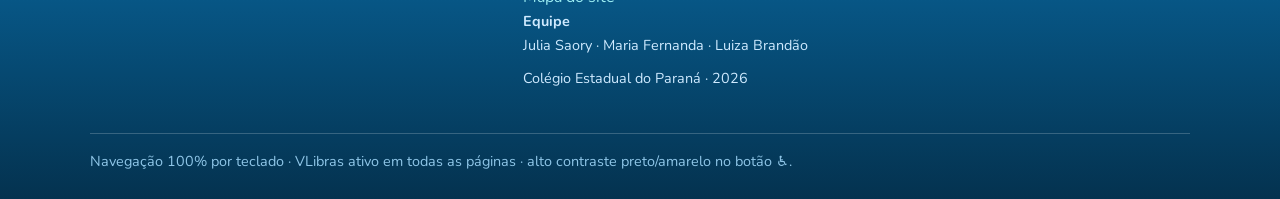
==== commit 1eeb4a7a: "Fix navigation menu structure in index.html" ====
--- a/index.html
+++ b/index.html
@@ -21,8 +21,7 @@
         <li><a href="index.html">Início</a></li>
         <li><a href="sensores.html">Sensores</a></li>
         <li><a href="piscina.html">Piscina</a></li>
-             <a href="sensores.html" aria-current="page">Sensores</a>
-      </ul>
+ <li><a href="piscina.html">Mapa</a></li>       </ul>
     </nav>
     <button id="btn-menu" class="btn-menu" aria-expanded="false" aria-label="Abrir menu"><span></span><span></span><span></span></button>
   </div>
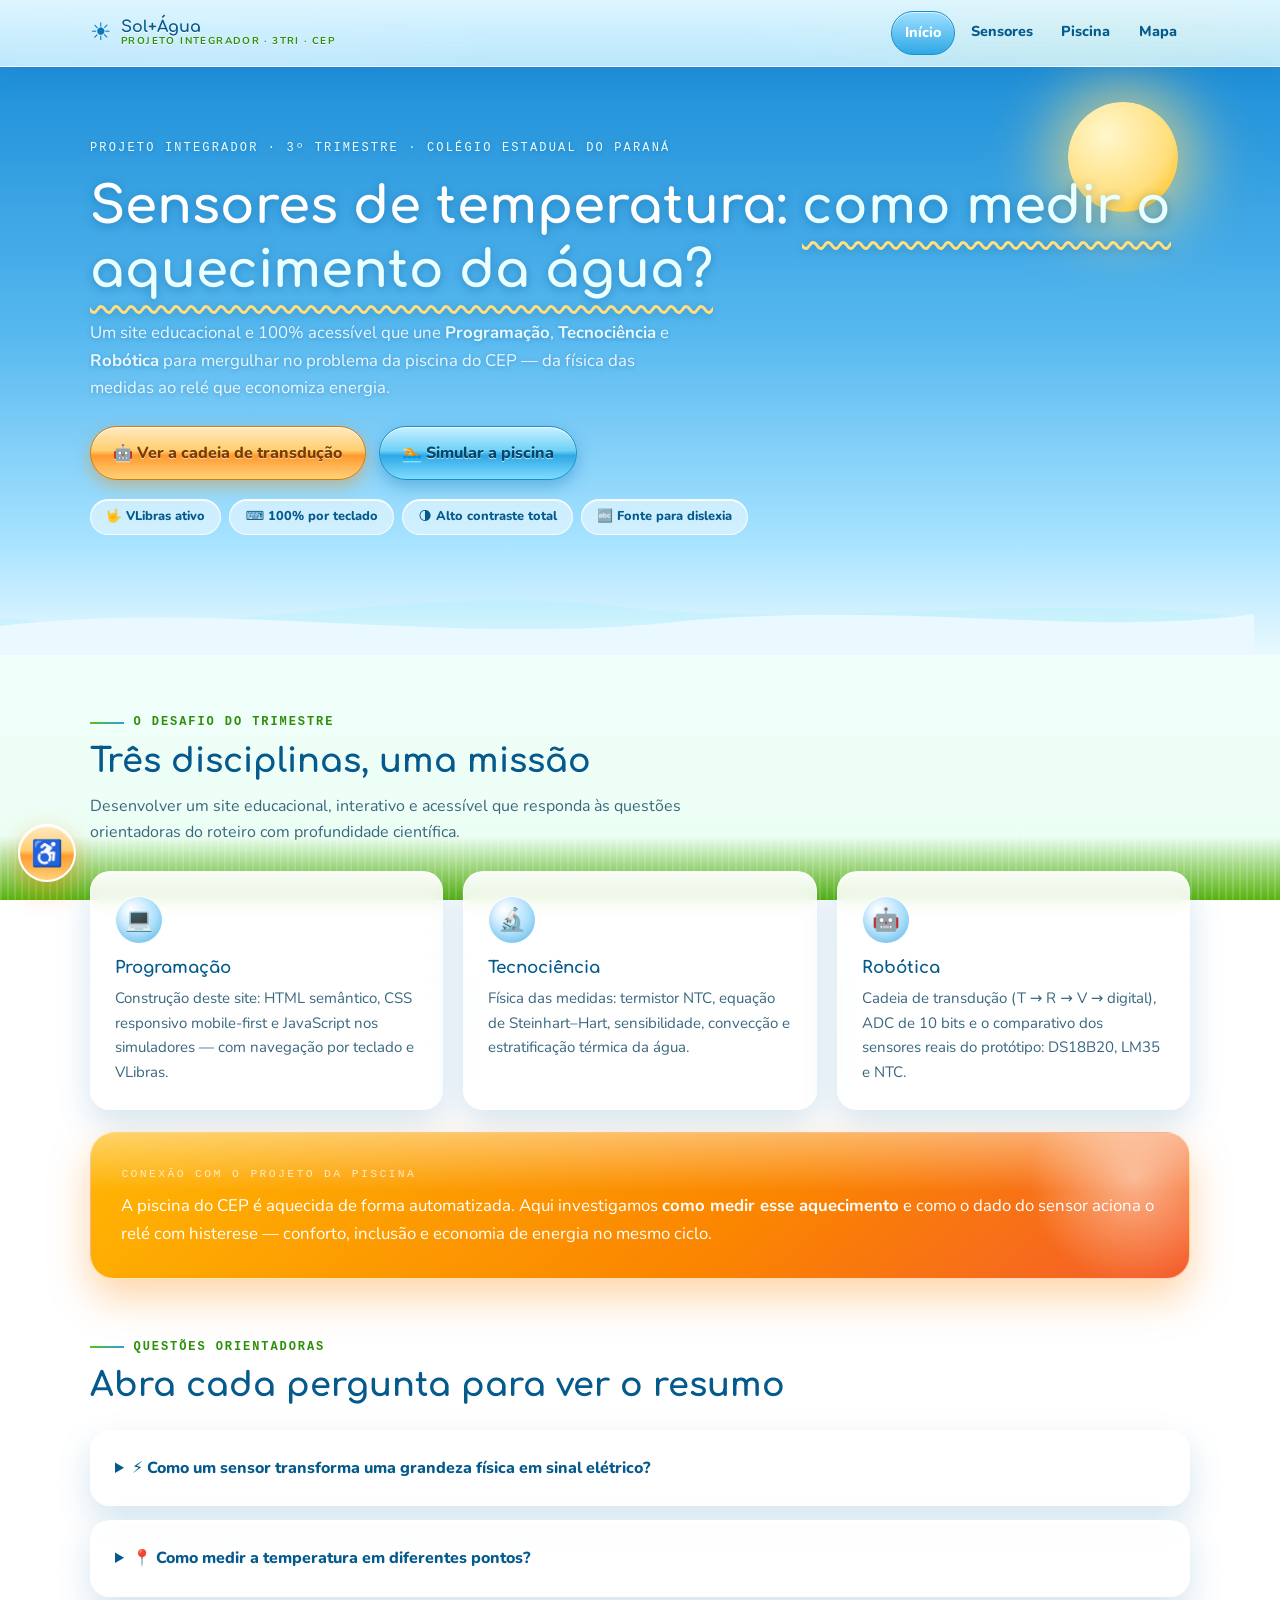
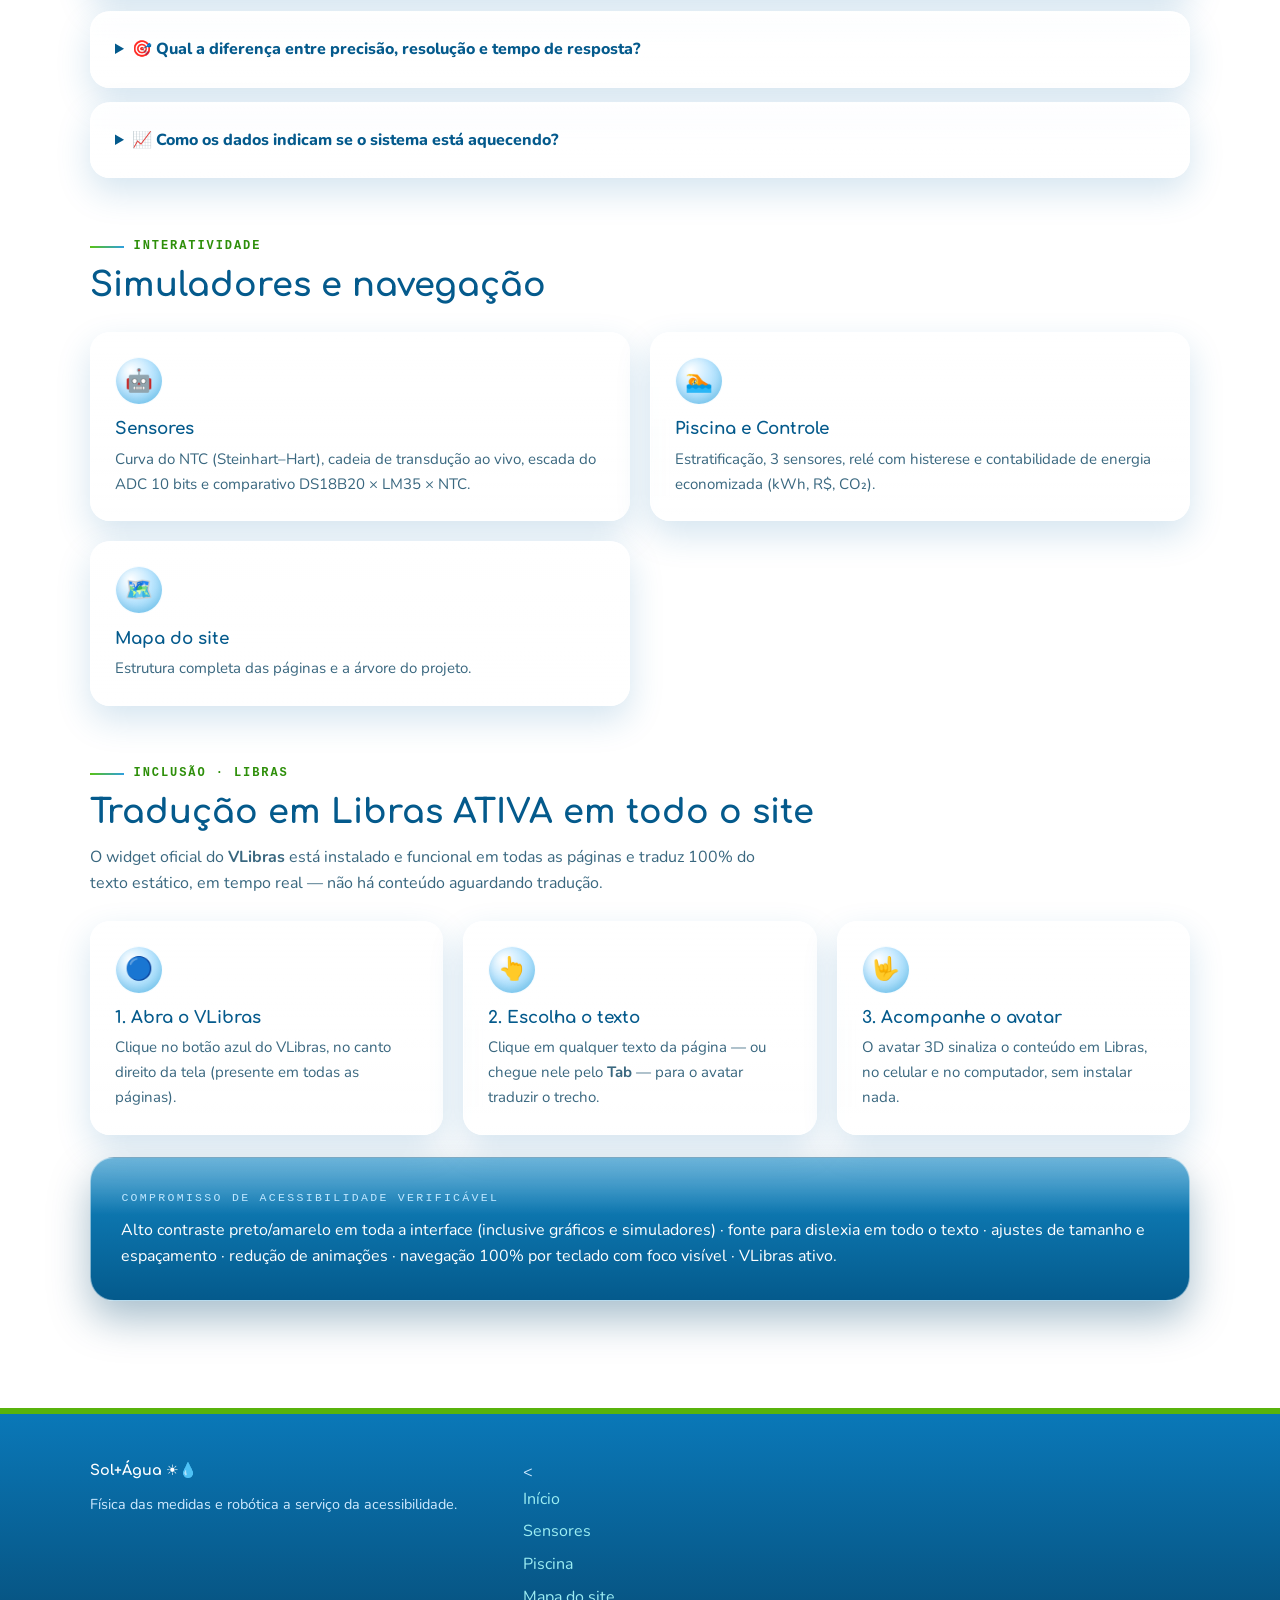
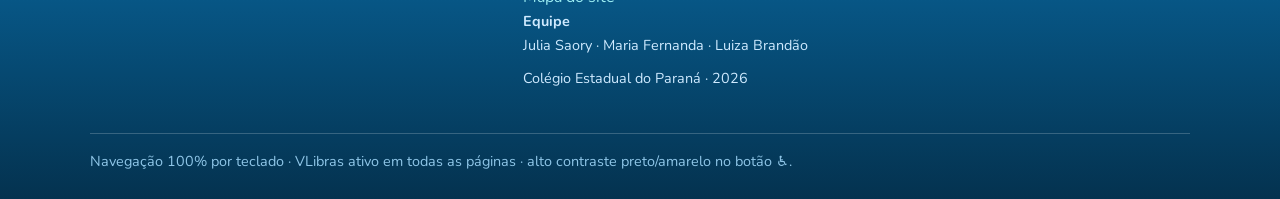
==== commit 57d2a357: "Update navigation link for current page indication" ====
--- a/index.html
+++ b/index.html
@@ -18,7 +18,7 @@
     <a class="marca" href="index.html"><span class="marca-ico" aria-hidden="true">☀️</span><span class="marca-txt">Sol+Água<small>Projeto Integrador · 3TRI · CEP</small></span></a>
     <nav class="menu" aria-label="Navegação principal">
            <ul>
-        <li><a href="index.html">Início</a></li>
+        <li><a href="index.html"aria-current="page">Início</a></li>
         <li><a href="sensores.html">Sensores</a></li>
         <li><a href="piscina.html">Piscina</a></li>
  <li><a href="piscina.html">Mapa</a></li>       </ul>
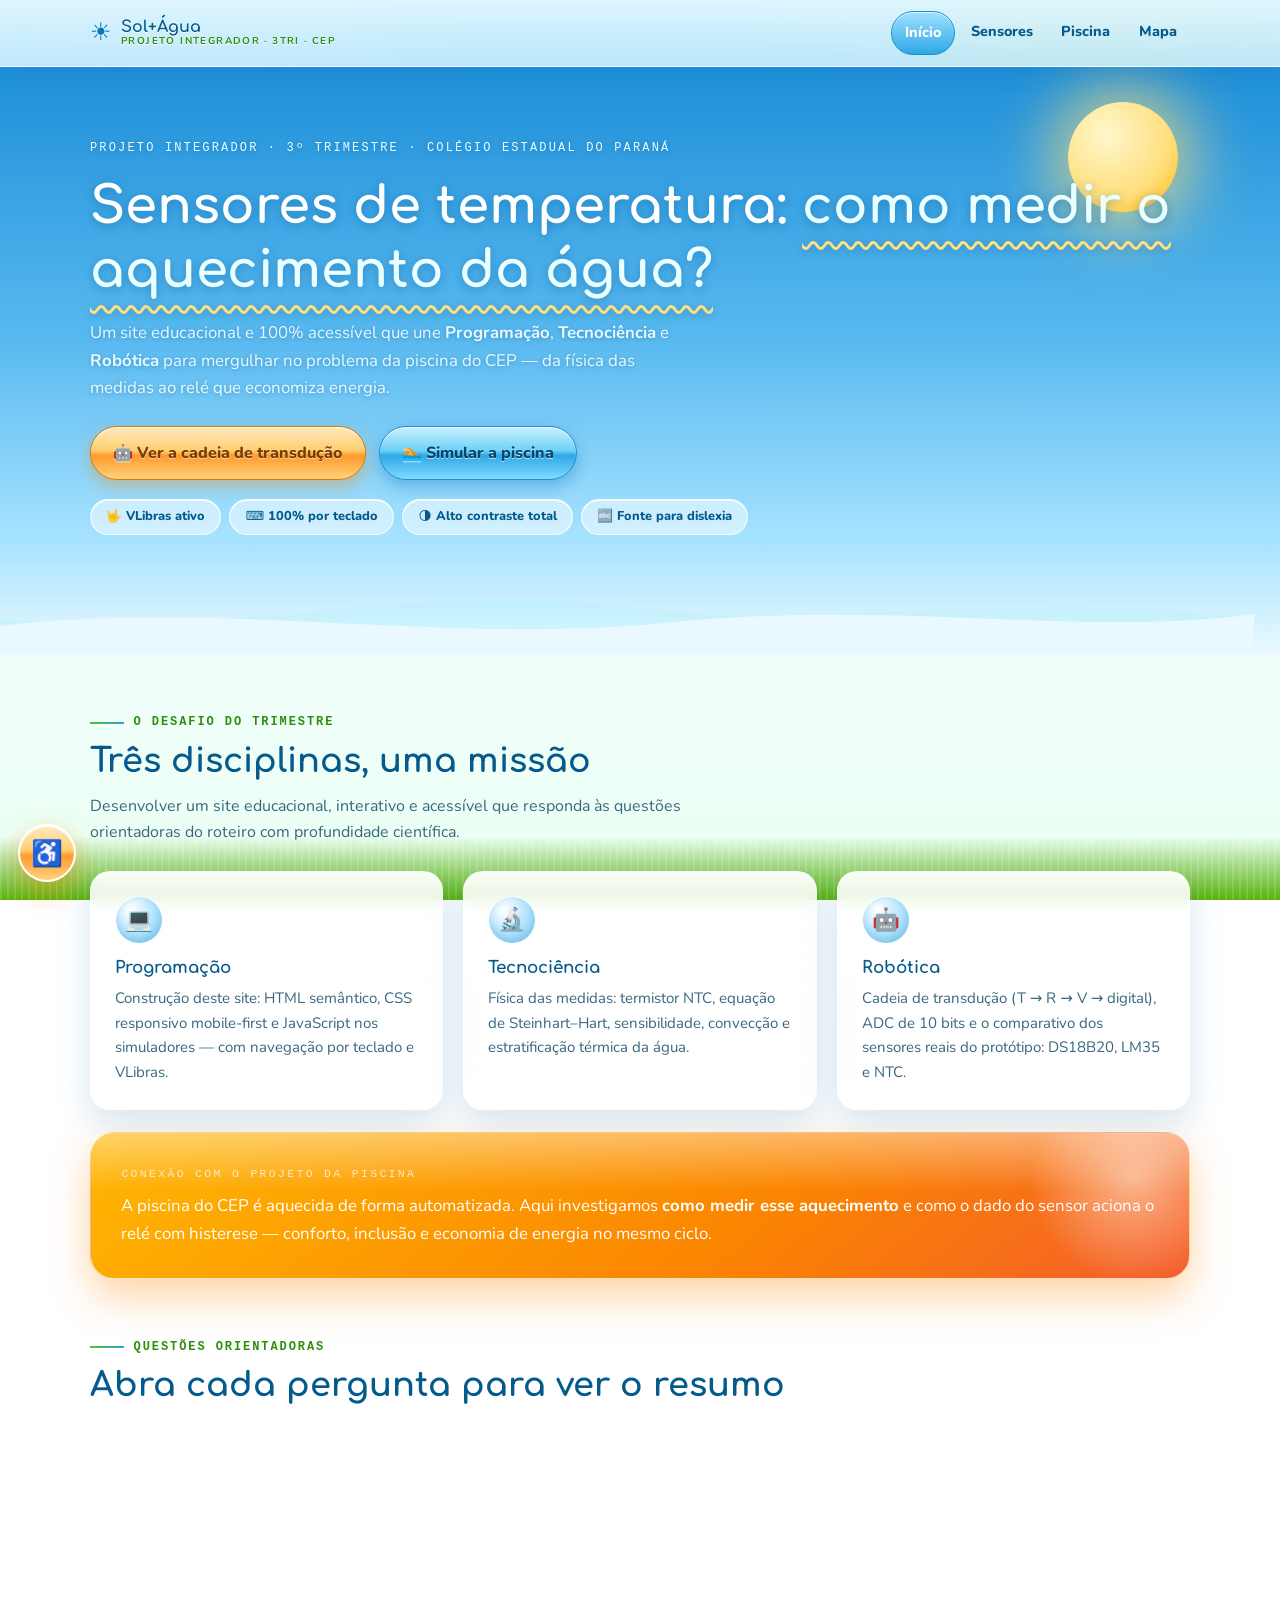
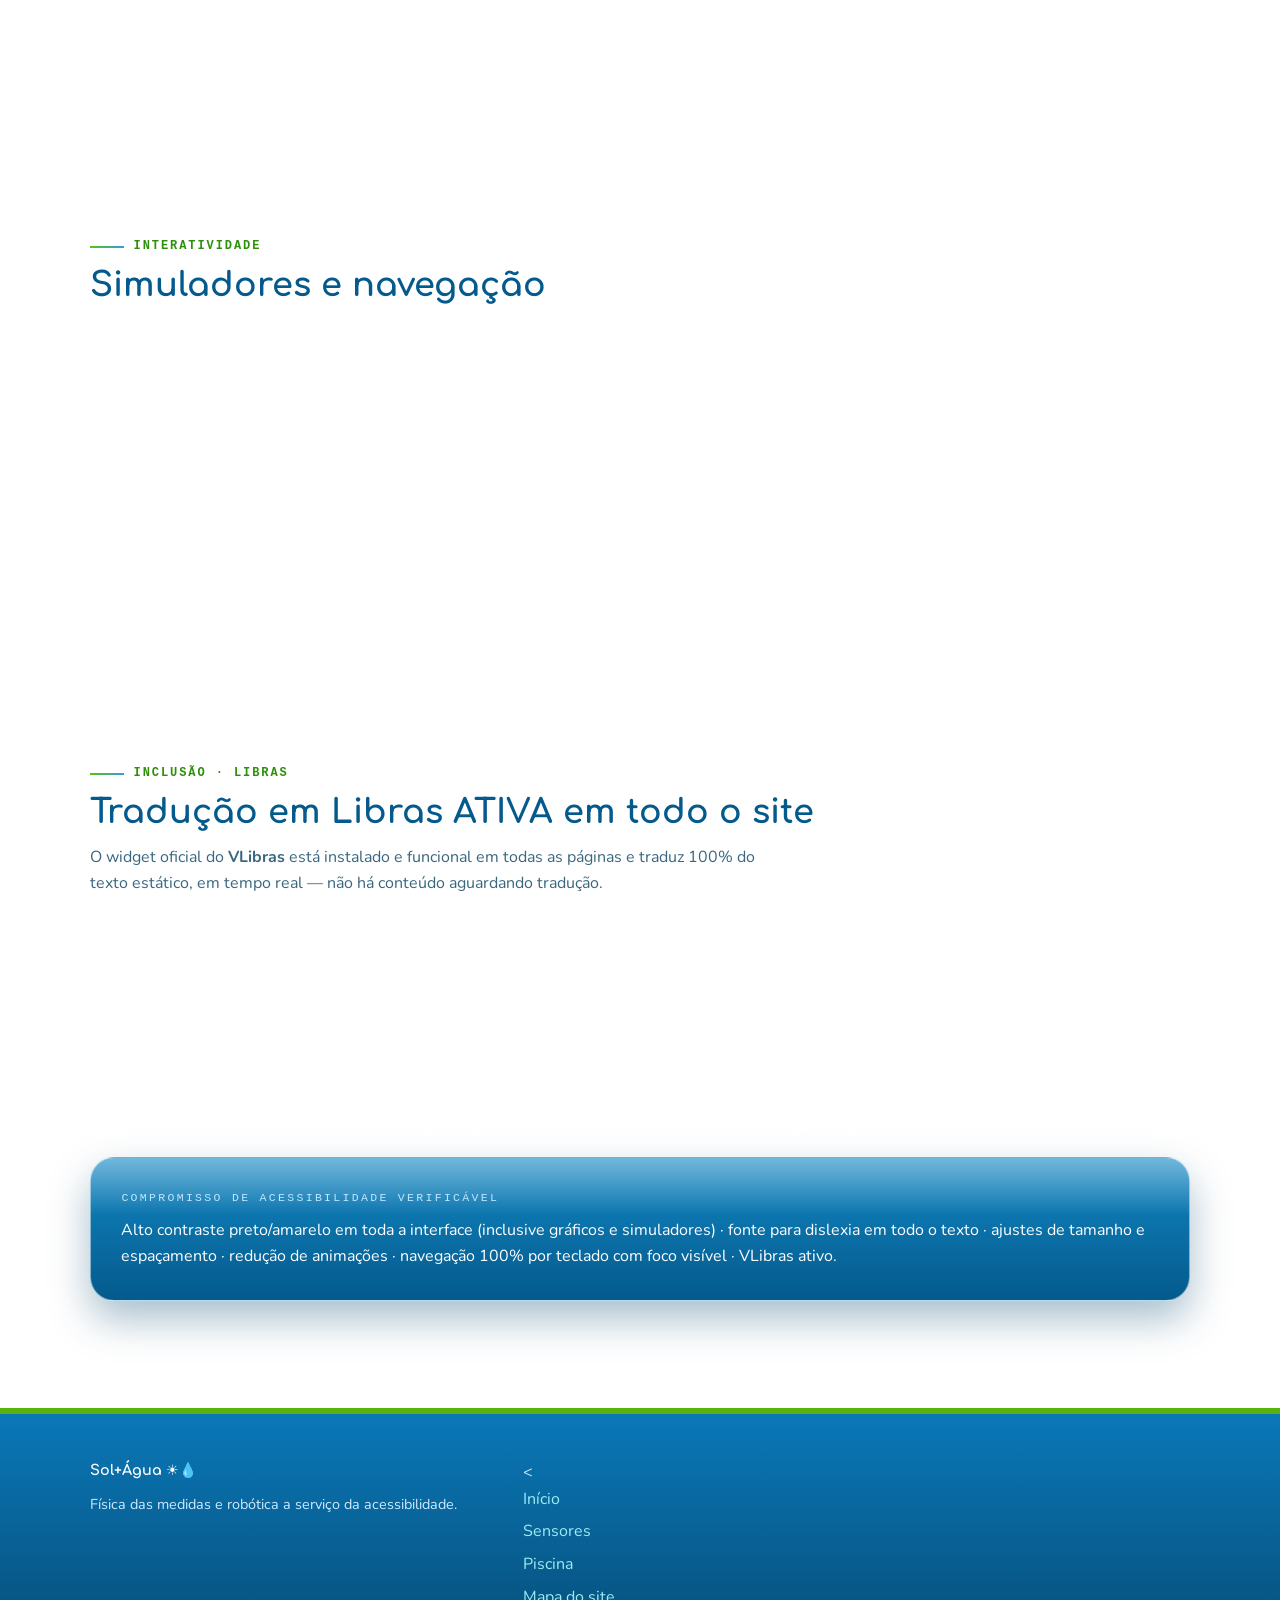
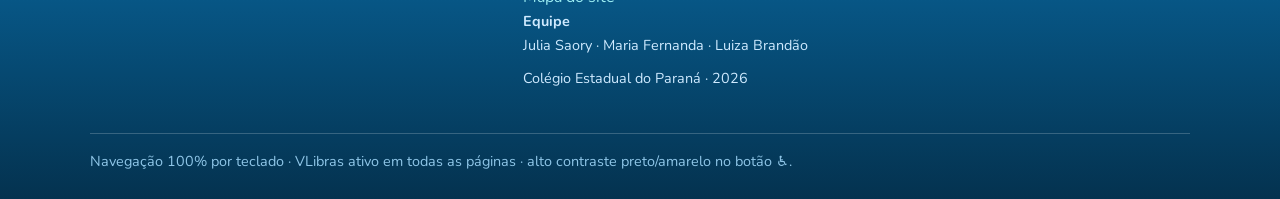
==== commit 477e2328: "Update index.html" ====
--- a/index.html
+++ b/index.html
@@ -21,7 +21,9 @@
         <li><a href="index.html"aria-current="page">Início</a></li>
         <li><a href="sensores.html">Sensores</a></li>
         <li><a href="piscina.html">Piscina</a></li>
- <li><a href="piscina.html">Mapa</a></li>       </ul>
+                     <li><a href="mapa.html">Mapa</a></li>
+
+           </ul>
     </nav>
     <button id="btn-menu" class="btn-menu" aria-expanded="false" aria-label="Abrir menu"><span></span><span></span><span></span></button>
   </div>
